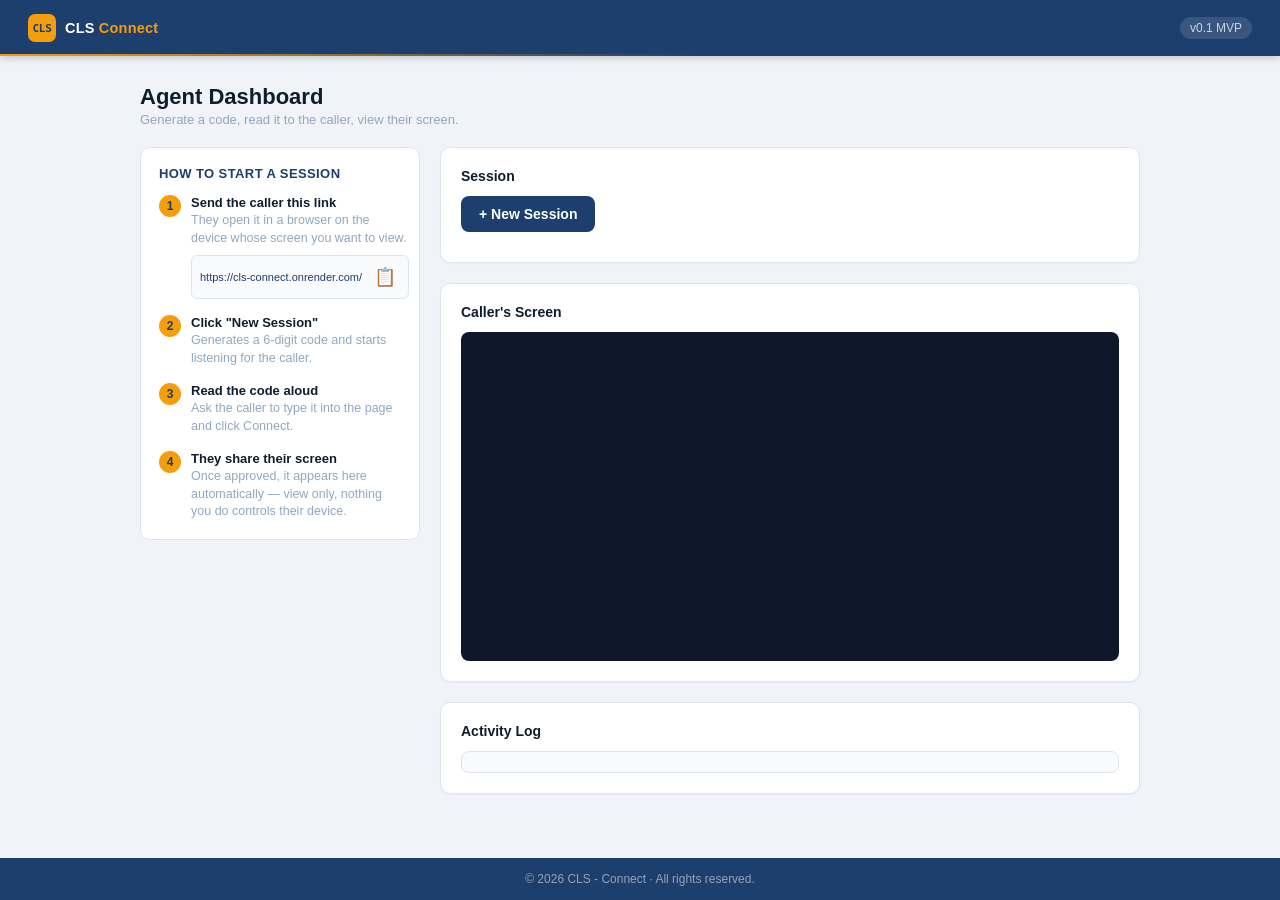
==== public/agent.html @ fd6a88c2 "sync styling with cls and rate limiting" ====
<!doctype html>
<html lang="en">
  <head>
    <meta charset="UTF-8" />
    <title>CLS - Connect</title>
    <link rel="stylesheet" href="styles.css?v=2" />
  </head>
  <body>
    <div class="topbar">
      <div class="brand">
        <div class="brand-badge">CLS</div>
        <div class="brand-name">CLS <span>Connect</span></div>
      </div>
      <div class="version-pill">v0.1 MVP</div>
    </div>

    <div class="page page-wide">
      <div class="page-header">
        <h1>Agent Dashboard</h1>
        <p>Generate a code, read it to the caller, view their screen.</p>
      </div>

      <div class="layout-grid">
        <aside class="instructions-panel">
          <div class="instructions-title">How to Start a Session</div>

          <div class="steps">
            <div class="step">
              <div class="step-num">1</div>
              <div class="step-body">
                <div class="step-title">Send the caller this link</div>
                <div class="step-text">
                  They open it in a browser on the device whose screen you want
                  to view.
                </div>
                <div class="link-box">
                  <span id="callerLink"></span>
                  <button
                    class="copy-btn"
                    id="copyLinkBtn"
                    onclick="copyCallerLink()"
                    title="Copy link"
                  >
                    &#128203;
                  </button>
                </div>
              </div>
            </div>

            <div class="step">
              <div class="step-num">2</div>
              <div class="step-body">
                <div class="step-title">Click "New Session"</div>
                <div class="step-text">
                  Generates a 6-digit code and starts listening for the caller.
                </div>
              </div>
            </div>

            <div class="step">
              <div class="step-num">3</div>
              <div class="step-body">
                <div class="step-title">Read the code aloud</div>
                <div class="step-text">
                  Ask the caller to type it into the page and click Connect.
                </div>
              </div>
            </div>

            <div class="step">
              <div class="step-num">4</div>
              <div class="step-body">
                <div class="step-title">They share their screen</div>
                <div class="step-text">
                  Once approved, it appears here automatically — view only,
                  nothing you do controls their device.
                </div>
              </div>
            </div>
          </div>
        </aside>

        <div class="main-col">
          <div class="card">
            <div class="card-title">Session</div>
            <button class="btn btn-primary" onclick="createSession()">
              + New Session
            </button>

            <div id="codeBlock" class="hidden">
              <div class="code-display" id="codeDisplay"></div>
              <div class="code-hint">Read this code to the caller</div>
              <div class="timer-text" id="timer"></div>
            </div>

            <div style="margin-top: 10px">
              <span id="statusPill" class="status-pill hidden"></span>
            </div>
          </div>

          <div class="card">
            <div class="card-title">
              <span>Caller's Screen</span>
              <button
                id="fullscreenBtn"
                class="btn btn-outline hidden"
                onclick="goFullscreen()"
              >
                ⛶ Fullscreen
              </button>
            </div>
            <div class="video-wrapper" id="videoWrapper">
              <video
                id="remoteVideo"
                autoplay
                playsinline
                tabindex="-1"
                disablePictureInPicture
                controlsList="nodownload noremoteplayback"
                ondblclick="goFullscreen()"
              ></video>
            </div>
          </div>

          <div class="card">
            <div class="card-title">Activity Log</div>
            <div id="log" class="log-box"></div>
          </div>
        </div>
      </div>
    </div>

    <div class="footer">© 2026 CLS - Connect  ·  All rights reserved.</div>

    <script>
      let pc, ws, countdownInterval, pendingExpiresAt;

      document.getElementById("callerLink").textContent =
        "https://cls-connect.onrender.com" + "/";

      function copyCallerLink() {
        const link = document.getElementById("callerLink").textContent;

        navigator.clipboard
          .writeText(link)
          .then(() => {
            const btn = document.getElementById("copyLinkBtn");
            btn.innerHTML = "&#10003;"; // ✓

            setTimeout(() => {
              btn.innerHTML = "&#128203;"; // 📋
            }, 1500);
          })
          .catch(() => log("Could not copy link automatically"));
      }

      function log(msg) {
        const el = document.getElementById("log");
        el.textContent += msg + "\n";
        el.scrollTop = el.scrollHeight;
        console.log(msg);
      }

      function startCountdown(expiresAtISO) {
        const expiresAt = new Date(expiresAtISO).getTime();
        if (countdownInterval) clearInterval(countdownInterval);

        const tick = () => {
          const diff = Math.max(0, expiresAt - Date.now());
          const totalSeconds = Math.floor(diff / 1000);
          const mm = String(Math.floor(totalSeconds / 60)).padStart(2, "0");
          const ss = String(totalSeconds % 60).padStart(2, "0");
          const timerEl = document.getElementById("timer");

          if (diff <= 0) {
            timerEl.textContent = "Code expired";
            clearInterval(countdownInterval);
            handleExpiry();
            return;
          }
          timerEl.textContent = `Expires in ${mm}:${ss}`;
        };

        tick();
        countdownInterval = setInterval(tick, 1000);
      }

      function handleExpiry() {
        log("Session code expired");
        resetView("Session expired.", "error");
      }

      function setStatus(text, type) {
        const pill = document.getElementById("statusPill");
        pill.className = "status-pill " + type;
        pill.innerHTML = '<span class="dot"></span>' + text;
        pill.classList.remove("hidden");
      }

      async function createSession() {
        if (pc) {
          pc.close();
          pc = null;
        }
        if (ws) {
          ws.close();
          ws = null;
        }

        const res = await fetch("/api/create-session", { method: "POST" });
        const data = await res.json();
        const code = data.code;

        document.getElementById("codeBlock").classList.remove("hidden");
        document.getElementById("codeDisplay").textContent = code;
        setStatus("Waiting for caller to connect...", "waiting");
        log("Session created: " + code);

        connectWebSocket(code);
      }

      async function connectWebSocket(code) {
        const wsProtocol = location.protocol === "https:" ? "wss:" : "ws:";
        const wsUrl = `${wsProtocol}//${location.host}/ws?code=${code}&role=agent`;
        ws = new WebSocket(wsUrl);

        ws.onopen = () =>
          log("Connected to signaling server, waiting for caller...");
        ws.onclose = () => log("Signaling connection closed");
        ws.onerror = (e) => log("WebSocket error: " + e.message);

        await createPeerConnection();

        ws.onmessage = async (event) => {
          const msg = JSON.parse(event.data);

          if (msg.type === "offer") {
            log("Received offer from caller");
            await pc.setRemoteDescription(msg.offer);
            const answer = await pc.createAnswer();
            await pc.setLocalDescription(answer);
            send({ type: "answer", answer: pc.localDescription });
            log("Sent answer");
          } else if (msg.type === "ice-candidate") {
            try {
              await pc.addIceCandidate(msg.candidate);
            } catch (e) {
              log("Failed to add ICE candidate: " + e.message);
            }
          } else if (msg.type === "stop") {
            log("Caller stopped sharing");
            resetView("Caller ended the session.", "ended");
          } else if (msg.type === "session-info") {
            pendingExpiresAt = msg.expiresAt;
          }
        };
      }

      async function createPeerConnection() {
        const iceServers = await getIceServers();
        pc = new RTCPeerConnection({ iceServers });

        pc.onicecandidate = (event) => {
          if (event.candidate) {
            send({ type: "ice-candidate", candidate: event.candidate });
          } else {
            log("ICE gathering complete");
          }
        };

        pc.ontrack = (event) => {
          log("Caller's screen received!");
          setStatus("Connected — viewing caller's screen", "connected");
          const video = document.getElementById("remoteVideo");
          video.srcObject = event.streams[0];
          document.getElementById("fullscreenBtn").classList.remove("hidden");

          // Defensive guard: this is a one-way live view — the agent should
          // never be able to pause it (accidental click, spacebar, etc).
          // If something pauses it, immediately resume playback.
          video.onpause = () => {
            if (video.srcObject) video.play().catch(() => {});
          };

          if (pendingExpiresAt) {
            startCountdown(pendingExpiresAt);
          }
        };

        pc.onconnectionstatechange = () => {
          log("Connection state: " + pc.connectionState);
          if (
            ["disconnected", "failed", "closed"].includes(pc.connectionState)
          ) {
            resetView("Caller disconnected.", "ended");
          }
        };
      }

      async function getIceServers() {
        try {
          const res = await fetch("/api/turn-credentials");
          if (!res.ok) throw new Error("bad response");
          const turnServers = await res.json();
          log("TURN credentials loaded");
          return [{ urls: "stun:stun.l.google.com:19302" }, ...turnServers];
        } catch (e) {
          log(
            "Failed to load TURN credentials, falling back to STUN only: " +
              e.message,
          );
          return [{ urls: "stun:stun.l.google.com:19302" }];
        }
      }

      function resetView(statusText, type) {
        const video = document.getElementById("remoteVideo");
        video.onpause = null;
        video.srcObject = null;
        document.getElementById("fullscreenBtn").classList.add("hidden");
        setStatus(statusText, type);
        document.getElementById("codeBlock").classList.add("hidden");
        if (countdownInterval) {
          clearInterval(countdownInterval);
          countdownInterval = null;
        }
        pendingExpiresAt = null;

        if (pc) {
          pc.close();
          pc = null;
        }
        if (ws) {
          ws.close();
          ws = null;
        }
      }

      function goFullscreen() {
        const video = document.getElementById("remoteVideo");
        if (!video.srcObject) return;

        // Important: request fullscreen on the WRAPPER div, not the <video>
        // element itself. Browsers only overlay their own native play/pause/
        // scrubber controls when a <video> tag is directly the fullscreen
        // element — a plain div gets no such treatment, in Chrome, Firefox,
        // or Safari. This is what actually suppresses those controls,
        // rather than trying to hide them with CSS after the fact.
        const el = document.getElementById("videoWrapper");
        if (el.requestFullscreen) {
          el.requestFullscreen();
        } else if (el.webkitRequestFullscreen) {
          el.webkitRequestFullscreen();
        } else if (el.mozRequestFullScreen) {
          el.mozRequestFullScreen();
        } else if (el.msRequestFullscreen) {
          el.msRequestFullscreen();
        }
      }

      function send(obj) {
        if (ws && ws.readyState === WebSocket.OPEN) {
          ws.send(JSON.stringify(obj));
        }
      }
    </script>
  </body>
</html>
---- public/styles.css ----
:root {
  /* Mapped to CLS Theme Variables */
  --navy: #1c3f6e;           /* var(--cls-primary) */
  --navy-light: #162f52;     /* var(--cls-primary-hover) */
  --orange: #f59e0b;         /* var(--cls-accent) */
  --bg: #f0f4f8;             /* var(--cls-bg) */
  --white: #ffffff;          /* var(--cls-surface) */
  --text-dark: #0f1e2e;      /* var(--cls-text-primary) */
  --text-muted: #8fa8c0;     /* var(--cls-text-muted) */
  --green: #166534;          /* var(--cls-closed-text) */
  --green-bg: #dcfce7;       /* var(--cls-closed-bg) */
  --blue-badge-bg: #e0f2fe;  /* var(--cls-open-bg) */
  --blue-badge-text: #0369a1;/* var(--cls-open-text) */
  --red: #c0392b;            /* Danger button color */
  --border: #dde5ee;         /* var(--cls-border) */
  --radius: 10px;            /* var(--cls-radius-md) */
}

* { box-sizing: border-box; }

body {
  margin: 0;
  /* Updated to match CLS's font */
  font-family: 'Plus Jakarta Sans', sans-serif;
  background: var(--bg);
  color: var(--text-dark);
  min-height: 100vh;
  display: flex;
  flex-direction: column;
}

/* ---------- Top bar ---------- */
.topbar {
  background: var(--navy);
  padding: 14px 28px;
  display: flex;
  align-items: center;
  justify-content: space-between;
  position: relative;
  box-shadow: 0 2px 8px rgba(0, 0, 0, 0.20);
  z-index: 100;
}
.topbar::after {
  content: '';
  position: absolute;
  bottom: 0;
  left: 0;
  right: 0;
  height: 2px;
  background: linear-gradient(90deg, var(--orange) 0%, transparent 55%);
  pointer-events: none;
}

.brand {
  display: flex;
  align-items: center;
  gap: 9px; /* Matched gap from CLS */
}
.brand-badge {
  width: 28px; /* Matched size */
  height: 28px;
  background: var(--orange);
  border-radius: 7px;
  display: flex;
  align-items: center;
  justify-content: center;
  font-size: 11px;
  font-weight: 700;
  color: var(--navy);
  font-family: "JetBrains Mono", monospace; /* Added CLS monospace font */
  letter-spacing: -0.3px;
  flex-shrink: 0;
  user-select: none;
}
.brand-name {
  font-size: 14.5px; /* Matched font size */
  font-weight: 700;
  color: #ffffff;
  letter-spacing: 0.2px;
  line-height: 1;
}
.brand-name span {
  color: var(--orange);
}

.version-pill {
  background: rgba(255,255,255,0.12);
  color: #cbd5e1;
  font-size: 12px;
  padding: 4px 10px;
  border-radius: 999px;
}

/* ---------- Layout ---------- */
.page {
  flex: 1;
  max-width: 860px;
  width: 100%;
  margin: 0 auto;
  padding: 28px 20px 40px;
}

.page-header {
  margin-bottom: 20px;
}

.page-header h1 {
  font-size: 22px;
  margin: 0 0 2px;
}

.page-header p {
  margin: 0;
  color: var(--text-muted);
  font-size: 13px;
}

/* ---------- Cards ---------- */
.card {
  background: var(--white);
  border-radius: var(--radius);
  border: 1px solid var(--border);
  box-shadow: 0 1px 2px rgba(0,0,0,0.04);
  padding: 20px;
  margin-bottom: 20px;
}

.card-title {
  font-weight: 700;
  font-size: 14px;
  margin: 0 0 12px;
  display: flex;
  align-items: center;
  justify-content: space-between;
}

/* ---------- Buttons ---------- */
.btn {
  border: none;
  border-radius: 8px;
  padding: 10px 18px;
  font-size: 14px;
  font-weight: 600;
  cursor: pointer;
  display: inline-flex;
  align-items: center;
  gap: 6px;
  transition: all 0.15s ease;
}

.btn-primary {
  background: var(--navy);
  color: #fff;
}
.btn-primary:hover { background: var(--navy-light); transform: translateY(-1px); }

.btn-outline {
  background: var(--white);
  color: var(--navy);
  border: 1px solid var(--border);
}
.btn-outline:hover { background: #f8fafc; }

.btn-block {
  width: 100%;
  justify-content: center;
}

/* ---------- Status / badges ---------- */
.status-pill {
  display: inline-flex;
  align-items: center;
  gap: 5px;
  font-size: 12px;
  font-weight: 600;
  padding: 3px 10px;
  border-radius: 999px;
}
/* Replaced generic warning with CLS Pending colours */
.status-pill.waiting { background: #fef9c3; color: #a16207; }
.status-pill.connected { background: var(--green-bg); color: var(--green); }
.status-pill.ended { background: #f1f5f9; color: var(--text-muted); }
.status-pill.error { background: #fee2e2; color: var(--red); }
.status-pill .dot {
  width: 6px; height: 6px; border-radius: 50%; background: currentColor;
}

/* ---------- Session code ---------- */
.code-display {
  font-size: 40px;
  font-weight: 800;
  letter-spacing: 8px;
  color: var(--navy);
  text-align: center;
  margin: 18px 0 6px;
}

.code-hint {
  text-align: center;
  color: var(--text-muted);
  font-size: 13px;
  margin-bottom: 4px;
}

.timer-text {
  text-align: center;
  color: var(--text-muted);
  font-size: 12px;
  font-weight: 600;
  margin-top: 4px;
}

/* ---------- Code input (user page) ---------- */
.code-input {
  font-size: 26px;
  letter-spacing: 8px;
  text-align: center;
  padding: 14px;
  width: 100%;
  border: 1px solid var(--border);
  border-radius: 8px;
  color: var(--navy);
  font-weight: 700;
}
.code-input:focus {
  outline: none;
  border-color: var(--orange);
  box-shadow: 0 0 0 3px rgba(245, 158, 11, 0.15); /* Updated focus ring to match CLS accent */
}

/* ---------- Video ---------- */
.video-wrapper {
  background: #0f172a;
  border-radius: 8px;
  overflow: hidden;
  margin-top: 4px;
}

/* When the WRAPPER (not the <video> tag) is the fullscreen element,
   make it fill the screen and center the video inside it, letterboxed
   if the aspect ratio doesn't match. Covers all browser prefixes. */
.video-wrapper:fullscreen,
.video-wrapper:-webkit-full-screen,
.video-wrapper:-moz-full-screen,
.video-wrapper:-ms-fullscreen {
  width: 100vw;
  height: 100vh;
  display: flex;
  align-items: center;
  justify-content: center;
  background: #000;
  border-radius: 0;
}

.video-wrapper:fullscreen video,
.video-wrapper:-webkit-full-screen video,
.video-wrapper:-moz-full-screen video,
.video-wrapper:-ms-fullscreen video {
  width: 100%;
  height: 100%;
  object-fit: contain;
}
video {
  width: 100%;
  display: block;
  background: #0f172a;
}

/* Suppress Chrome/Safari's native media control overlay entirely —
   including the play/pause bar that otherwise appears automatically
   when a <video> enters fullscreen, regardless of the `controls` attribute. */
video::-webkit-media-controls,
video::-webkit-media-controls-enclosure,
video::-webkit-media-controls-panel {
  display: none !important;
  opacity: 0 !important;
  pointer-events: none !important;
}

/* ---------- Log box ---------- */
.log-box {
  font-family: "JetBrains Mono", "SFMono-Regular", Consolas, "Liberation Mono", Menlo, monospace; /* Match CLS Monospace */
  font-size: 11px;
  background: #f8fafc;
  border: 1px solid var(--border);
  border-radius: 8px;
  padding: 10px 12px;
  max-height: 150px;
  overflow-y: auto;
  white-space: pre-wrap;
  color: var(--text-muted);
}

/* ---------- Footer ---------- */
.footer {
  background: var(--navy);
  color: #94a3b8;
  text-align: center;
  font-size: 12px;
  padding: 14px;
}

.hidden { display: none !important; }

/* ---------- Two-column layout with instructions panel ---------- */
.page-wide { max-width: 1040px; }

.layout-grid {
  display: grid;
  grid-template-columns: 280px 1fr;
  gap: 20px;
  align-items: start;
}

@media (max-width: 720px) {
  .layout-grid { grid-template-columns: 1fr; }
}

.instructions-panel {
  background: var(--white);
  border: 1px solid var(--border);
  border-radius: var(--radius);
  padding: 18px;
  position: sticky;
  top: 20px;
}

.instructions-title {
  font-weight: 700;
  font-size: 13px;
  color: var(--navy);
  margin-bottom: 14px;
  text-transform: uppercase;
  letter-spacing: 0.4px;
}

.steps { display: flex; flex-direction: column; gap: 16px; }

.step { display: flex; gap: 10px; align-items: flex-start; }

.step-num {
  flex-shrink: 0;
  width: 22px;
  height: 22px;
  border-radius: 50%;
  background: var(--orange);
  color: var(--navy);
  font-weight: 800;
  font-size: 12px;
  display: flex;
  align-items: center;
  justify-content: center;
}

.step-title { font-weight: 700; font-size: 13px; margin-bottom: 2px; }
.step-text { font-size: 12.5px; color: var(--text-muted); line-height: 1.4; }

.link-box {
  margin-top: 8px;
  display: flex;
  align-items: center;
  gap: 8px;
  background: #f8fafc;
  border: 1px solid var(--border);
  border-radius: 6px;
  padding: 6px 8px;
}
.link-box span {
  font-size: 11px;
  color: var(--navy);
  flex: 1;
  min-width: 0;
  white-space: nowrap;
  overflow: hidden;
  text-overflow: ellipsis;
}
.link-box .btn { padding: 4px 10px; font-size: 12px; }

.copy-btn {
    background: transparent;
    border: none;
    cursor: pointer;
    font-size: 18px;
    padding: 4px;
    color: var(--navy);
    flex-shrink: 0;
    transition: transform .2s;
}

.copy-btn:hover {
    transform: scale(1.15);
}
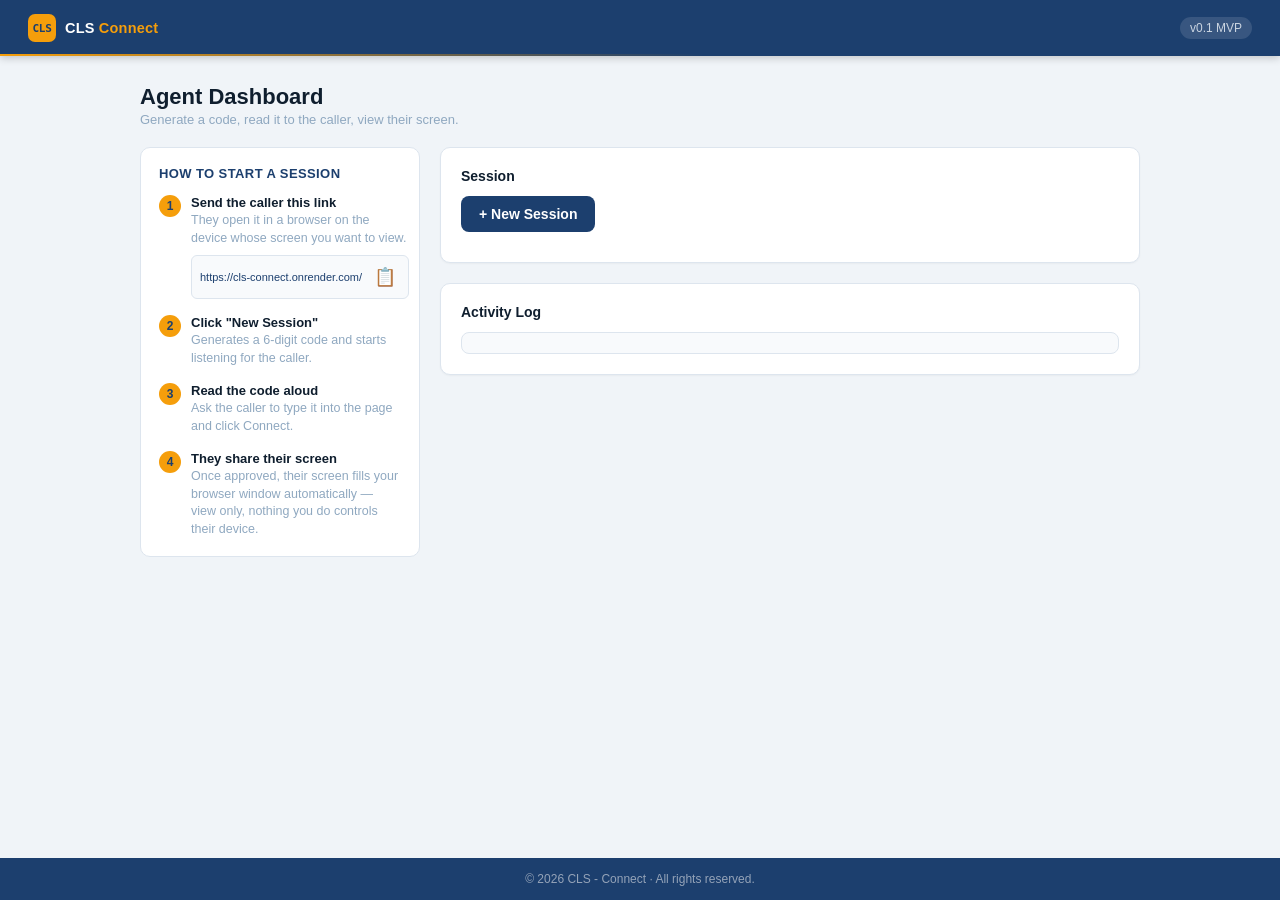
==== commit c79e4182: "added full screen caller view with end call button" ====
--- a/public/agent.html
+++ b/public/agent.html
@@ -3,7 +3,7 @@
   <head>
     <meta charset="UTF-8" />
     <title>CLS - Connect</title>
-    <link rel="stylesheet" href="styles.css?v=2" />
+    <link rel="stylesheet" href="styles.css?v=3" />
   </head>
   <body>
     <div class="topbar">
@@ -14,7 +14,8 @@
       <div class="version-pill">v0.1 MVP</div>
     </div>
 
-    <div class="page page-wide">
+    <!-- ============ START / DASHBOARD VIEW ============ -->
+    <div class="page page-wide" id="dashboardView">
       <div class="page-header">
         <h1>Agent Dashboard</h1>
         <p>Generate a code, read it to the caller, view their screen.</p>
@@ -72,8 +73,9 @@
               <div class="step-body">
                 <div class="step-title">They share their screen</div>
                 <div class="step-text">
-                  Once approved, it appears here automatically — view only,
-                  nothing you do controls their device.
+                  Once approved, their screen fills your browser window
+                  automatically — view only, nothing you do controls their
+                  device.
                 </div>
               </div>
             </div>
@@ -90,35 +92,11 @@
             <div id="codeBlock" class="hidden">
               <div class="code-display" id="codeDisplay"></div>
               <div class="code-hint">Read this code to the caller</div>
-              <div class="timer-text" id="timer"></div>
+              <div class="timer-text" id="timerDash"></div>
             </div>
 
             <div style="margin-top: 10px">
               <span id="statusPill" class="status-pill hidden"></span>
-            </div>
-          </div>
-
-          <div class="card">
-            <div class="card-title">
-              <span>Caller's Screen</span>
-              <button
-                id="fullscreenBtn"
-                class="btn btn-outline hidden"
-                onclick="goFullscreen()"
-              >
-                ⛶ Fullscreen
-              </button>
-            </div>
-            <div class="video-wrapper" id="videoWrapper">
-              <video
-                id="remoteVideo"
-                autoplay
-                playsinline
-                tabindex="-1"
-                disablePictureInPicture
-                controlsList="nodownload noremoteplayback"
-                ondblclick="goFullscreen()"
-              ></video>
             </div>
           </div>
 
@@ -130,6 +108,39 @@
       </div>
     </div>
 
+    <!-- ============ FULL-SCREEN CALL VIEW (Meet-style) ============ -->
+    <div class="call-view hidden" id="callView">
+      <div class="call-topbar">
+        <div class="call-status">
+          <span class="status-pill connected">
+            <span class="dot"></span>Viewing caller's screen
+          </span>
+        </div>
+        <div class="call-timer" id="timerCall"></div>
+      </div>
+
+      <div class="call-video-wrap" id="videoWrapper">
+        <video
+          id="remoteVideo"
+          autoplay
+          playsinline
+          tabindex="-1"
+          disablePictureInPicture
+          controlsList="nodownload noremoteplayback"
+          ondblclick="goFullscreen()"
+        ></video>
+      </div>
+
+      <div class="call-bottombar">
+        <button class="btn btn-outline" onclick="goFullscreen()">
+          ⛶ Fullscreen
+        </button>
+        <button class="btn btn-end-call" onclick="endCall()">
+          ✕ End Call
+        </button>
+      </div>
+    </div>
+
     <div class="footer">© 2026 CLS - Connect  ·  All rights reserved.</div>
 
     <script>
@@ -146,7 +157,6 @@
           .then(() => {
             const btn = document.getElementById("copyLinkBtn");
             btn.innerHTML = "&#10003;"; // ✓
-
             setTimeout(() => {
               btn.innerHTML = "&#128203;"; // 📋
             }, 1500);
@@ -161,24 +171,31 @@
         console.log(msg);
       }
 
+      // Updates every timer element present on the page (dashboard countdown
+      // while waiting, and the in-call timer once the call view is showing).
       function startCountdown(expiresAtISO) {
         const expiresAt = new Date(expiresAtISO).getTime();
         if (countdownInterval) clearInterval(countdownInterval);
+
+        const targets = ["timerDash", "timerCall"]
+          .map((id) => document.getElementById(id))
+          .filter(Boolean);
 
         const tick = () => {
           const diff = Math.max(0, expiresAt - Date.now());
           const totalSeconds = Math.floor(diff / 1000);
           const mm = String(Math.floor(totalSeconds / 60)).padStart(2, "0");
           const ss = String(totalSeconds % 60).padStart(2, "0");
-          const timerEl = document.getElementById("timer");
 
           if (diff <= 0) {
-            timerEl.textContent = "Code expired";
+            targets.forEach((el) => (el.textContent = "Code expired"));
             clearInterval(countdownInterval);
             handleExpiry();
             return;
           }
-          timerEl.textContent = `Expires in ${mm}:${ss}`;
+          targets.forEach(
+            (el) => (el.textContent = `Expires in ${mm}:${ss}`),
+          );
         };
 
         tick();
@@ -195,6 +212,16 @@
         pill.className = "status-pill " + type;
         pill.innerHTML = '<span class="dot"></span>' + text;
         pill.classList.remove("hidden");
+      }
+
+      function showCallView() {
+        document.getElementById("dashboardView").classList.add("hidden");
+        document.getElementById("callView").classList.remove("hidden");
+      }
+
+      function showDashboard() {
+        document.getElementById("callView").classList.add("hidden");
+        document.getElementById("dashboardView").classList.remove("hidden");
       }
 
       async function createSession() {
@@ -270,17 +297,16 @@
 
         pc.ontrack = (event) => {
           log("Caller's screen received!");
-          setStatus("Connected — viewing caller's screen", "connected");
           const video = document.getElementById("remoteVideo");
           video.srcObject = event.streams[0];
-          document.getElementById("fullscreenBtn").classList.remove("hidden");
 
           // Defensive guard: this is a one-way live view — the agent should
           // never be able to pause it (accidental click, spacebar, etc).
-          // If something pauses it, immediately resume playback.
           video.onpause = () => {
             if (video.srcObject) video.play().catch(() => {});
           };
+
+          showCallView();
 
           if (pendingExpiresAt) {
             startCountdown(pendingExpiresAt);
@@ -313,11 +339,21 @@
         }
       }
 
+      // Agent explicitly hangs up — tells the caller's side and the server
+      // to end the session too (main.go treats a "stop" from either role
+      // the same way), then returns to the dashboard.
+      function endCall() {
+        log("Ending call");
+        try {
+          send({ type: "stop" });
+        } catch (e) {}
+        resetView("Session ended.", "ended");
+      }
+
       function resetView(statusText, type) {
         const video = document.getElementById("remoteVideo");
         video.onpause = null;
         video.srcObject = null;
-        document.getElementById("fullscreenBtn").classList.add("hidden");
         setStatus(statusText, type);
         document.getElementById("codeBlock").classList.add("hidden");
         if (countdownInterval) {
@@ -334,18 +370,16 @@
           ws.close();
           ws = null;
         }
+
+        showDashboard();
       }
 
       function goFullscreen() {
         const video = document.getElementById("remoteVideo");
         if (!video.srcObject) return;
 
-        // Important: request fullscreen on the WRAPPER div, not the <video>
-        // element itself. Browsers only overlay their own native play/pause/
-        // scrubber controls when a <video> tag is directly the fullscreen
-        // element — a plain div gets no such treatment, in Chrome, Firefox,
-        // or Safari. This is what actually suppresses those controls,
-        // rather than trying to hide them with CSS after the fact.
+        // Request fullscreen on the WRAPPER div, not the <video> element,
+        // so browsers don't overlay their own native play/pause controls.
         const el = document.getElementById("videoWrapper");
         if (el.requestFullscreen) {
           el.requestFullscreen();
@@ -365,4 +399,4 @@
       }
     </script>
   </body>
-</html>
+</html>
--- a/public/styles.css
+++ b/public/styles.css
@@ -20,7 +20,6 @@
 
 body {
   margin: 0;
-  /* Updated to match CLS's font */
   font-family: 'Plus Jakarta Sans', sans-serif;
   background: var(--bg);
   color: var(--text-dark);
@@ -54,10 +53,10 @@
 .brand {
   display: flex;
   align-items: center;
-  gap: 9px; /* Matched gap from CLS */
+  gap: 9px;
 }
 .brand-badge {
-  width: 28px; /* Matched size */
+  width: 28px;
   height: 28px;
   background: var(--orange);
   border-radius: 7px;
@@ -67,13 +66,13 @@
   font-size: 11px;
   font-weight: 700;
   color: var(--navy);
-  font-family: "JetBrains Mono", monospace; /* Added CLS monospace font */
+  font-family: "JetBrains Mono", monospace;
   letter-spacing: -0.3px;
   flex-shrink: 0;
   user-select: none;
 }
 .brand-name {
-  font-size: 14.5px; /* Matched font size */
+  font-size: 14.5px;
   font-weight: 700;
   color: #ffffff;
   letter-spacing: 0.2px;
@@ -176,7 +175,6 @@
   padding: 3px 10px;
   border-radius: 999px;
 }
-/* Replaced generic warning with CLS Pending colours */
 .status-pill.waiting { background: #fef9c3; color: #a16207; }
 .status-pill.connected { background: var(--green-bg); color: var(--green); }
 .status-pill.ended { background: #f1f5f9; color: var(--text-muted); }
@@ -225,20 +223,16 @@
 .code-input:focus {
   outline: none;
   border-color: var(--orange);
-  box-shadow: 0 0 0 3px rgba(245, 158, 11, 0.15); /* Updated focus ring to match CLS accent */
-}
-
-/* ---------- Video ---------- */
+  box-shadow: 0 0 0 3px rgba(245, 158, 11, 0.15);
+}
+
+/* ---------- Video (small preview / caller's own page) ---------- */
 .video-wrapper {
   background: #0f172a;
   border-radius: 8px;
   overflow: hidden;
   margin-top: 4px;
 }
-
-/* When the WRAPPER (not the <video> tag) is the fullscreen element,
-   make it fill the screen and center the video inside it, letterboxed
-   if the aspect ratio doesn't match. Covers all browser prefixes. */
 .video-wrapper:fullscreen,
 .video-wrapper:-webkit-full-screen,
 .video-wrapper:-moz-full-screen,
@@ -251,7 +245,6 @@
   background: #000;
   border-radius: 0;
 }
-
 .video-wrapper:fullscreen video,
 .video-wrapper:-webkit-full-screen video,
 .video-wrapper:-moz-full-screen video,
@@ -265,10 +258,6 @@
   display: block;
   background: #0f172a;
 }
-
-/* Suppress Chrome/Safari's native media control overlay entirely —
-   including the play/pause bar that otherwise appears automatically
-   when a <video> enters fullscreen, regardless of the `controls` attribute. */
 video::-webkit-media-controls,
 video::-webkit-media-controls-enclosure,
 video::-webkit-media-controls-panel {
@@ -279,7 +268,7 @@
 
 /* ---------- Log box ---------- */
 .log-box {
-  font-family: "JetBrains Mono", "SFMono-Regular", Consolas, "Liberation Mono", Menlo, monospace; /* Match CLS Monospace */
+  font-family: "JetBrains Mono", "SFMono-Regular", Consolas, "Liberation Mono", Menlo, monospace;
   font-size: 11px;
   background: #f8fafc;
   border: 1px solid var(--border);
@@ -335,9 +324,7 @@
 }
 
 .steps { display: flex; flex-direction: column; gap: 16px; }
-
 .step { display: flex; gap: 10px; align-items: flex-start; }
-
 .step-num {
   flex-shrink: 0;
   width: 22px;
@@ -351,7 +338,6 @@
   align-items: center;
   justify-content: center;
 }
-
 .step-title { font-weight: 700; font-size: 13px; margin-bottom: 2px; }
 .step-text { font-size: 12.5px; color: var(--text-muted); line-height: 1.4; }
 
@@ -377,16 +363,79 @@
 .link-box .btn { padding: 4px 10px; font-size: 12px; }
 
 .copy-btn {
-    background: transparent;
-    border: none;
-    cursor: pointer;
-    font-size: 18px;
-    padding: 4px;
-    color: var(--navy);
-    flex-shrink: 0;
-    transition: transform .2s;
-}
-
-.copy-btn:hover {
-    transform: scale(1.15);
-}
+  background: transparent;
+  border: none;
+  cursor: pointer;
+  font-size: 18px;
+  padding: 4px;
+  color: var(--navy);
+  flex-shrink: 0;
+  transition: transform .2s;
+}
+.copy-btn:hover { transform: scale(1.15); }
+
+/* ============================================================
+   Meet-style full-viewport call view (agent dashboard)
+   Takes over the entire browser window once the caller's
+   screen starts streaming — no need to hit "fullscreen".
+   ============================================================ */
+.call-view {
+  position: fixed;
+  inset: 0;
+  z-index: 1000;
+  background: #000;
+  display: flex;
+  flex-direction: column;
+}
+
+.call-topbar {
+  flex-shrink: 0;
+  display: flex;
+  align-items: center;
+  justify-content: space-between;
+  padding: 12px 22px;
+  background: #0f172a;
+  border-bottom: 1px solid rgba(255, 255, 255, 0.08);
+}
+
+.call-timer {
+  color: #cbd5e1;
+  font-size: 12px;
+  font-weight: 600;
+  font-family: "JetBrains Mono", monospace;
+}
+
+.call-video-wrap {
+  flex: 1;
+  min-height: 0;
+  display: flex;
+  align-items: center;
+  justify-content: center;
+  background: #000;
+  overflow: hidden;
+}
+.call-video-wrap video {
+  width: 100%;
+  height: 100%;
+  object-fit: contain;
+  background: #000;
+}
+
+.call-bottombar {
+  flex-shrink: 0;
+  display: flex;
+  align-items: center;
+  justify-content: center;
+  gap: 14px;
+  padding: 14px 22px;
+  background: #0f172a;
+  border-top: 1px solid rgba(255, 255, 255, 0.08);
+}
+
+.btn-end-call {
+  background: var(--red);
+  color: #fff;
+  border-radius: 999px;
+  padding: 10px 24px;
+}
+.btn-end-call:hover { background: #a53224; }
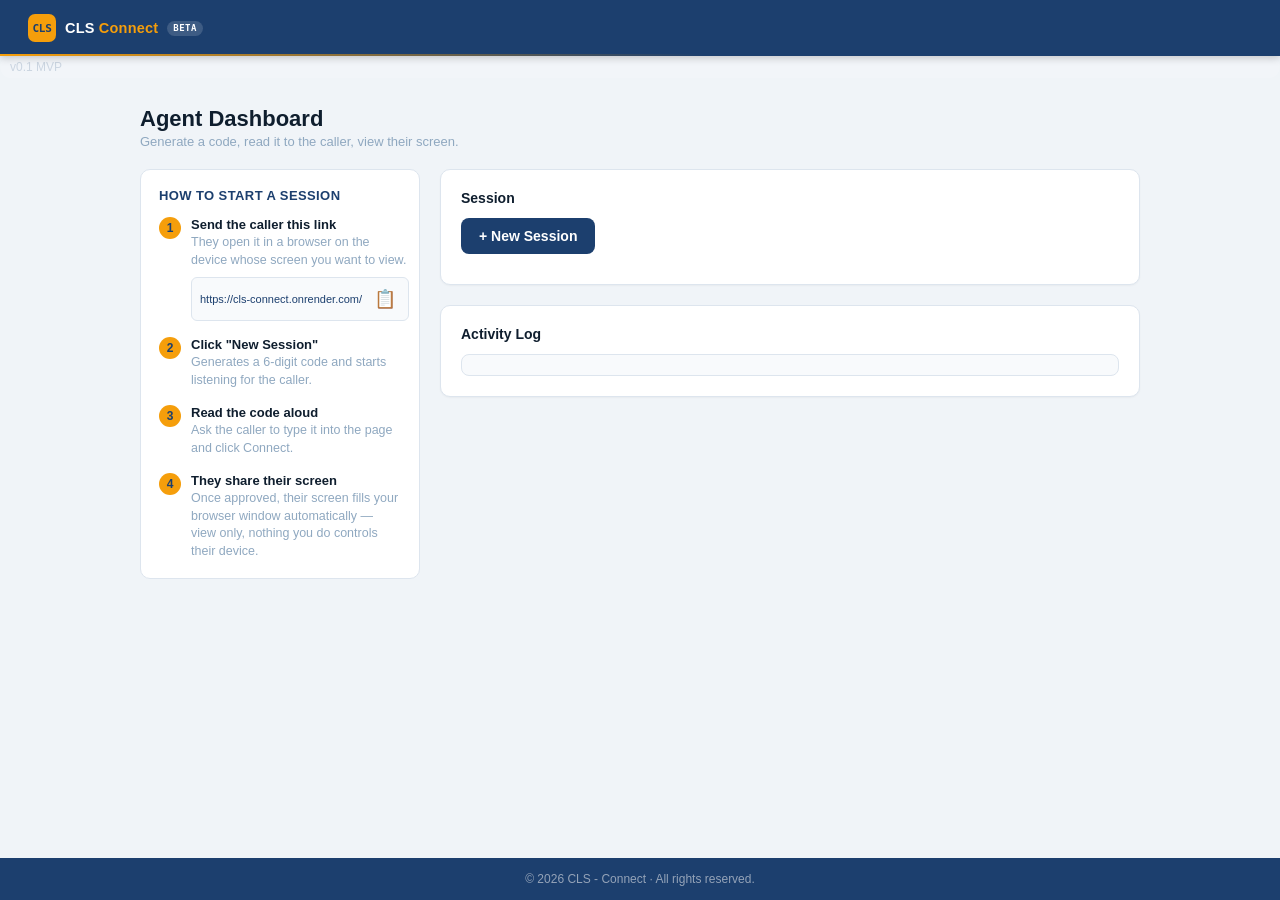
==== commit de253833: "added beta tag" ====
--- a/public/agent.html
+++ b/public/agent.html
@@ -10,6 +10,8 @@
       <div class="brand">
         <div class="brand-badge">CLS</div>
         <div class="brand-name">CLS <span>Connect</span></div>
+        <div class="beta-tag">BETA</div>
+      </div>
       </div>
       <div class="version-pill">v0.1 MVP</div>
     </div>
@@ -85,7 +87,7 @@
         <div class="main-col">
           <div class="card">
             <div class="card-title">Session</div>
-            <button class="btn btn-primary" onclick="createSession()">
+            <button class="btn btn-primary" id="newSessionBtn" onclick="createSession()">
               + New Session
             </button>
 
@@ -116,7 +118,12 @@
             <span class="dot"></span>Viewing caller's screen
           </span>
         </div>
-        <div class="call-timer" id="timerCall"></div>
+        <div class="call-timers">
+          <span class="timer-chip expiry-chip">
+            <span class="timer-chip-label">Call will end in</span>
+            <span id="timerCall"></span>
+          </span>
+        </div>
       </div>
 
       <div class="call-video-wrap" id="videoWrapper">
@@ -145,6 +152,7 @@
 
     <script>
       let pc, ws, countdownInterval, pendingExpiresAt;
+      let durationInterval, callStartTime;
 
       document.getElementById("callerLink").textContent =
         "https://cls-connect.onrender.com" + "/";
@@ -156,9 +164,9 @@
           .writeText(link)
           .then(() => {
             const btn = document.getElementById("copyLinkBtn");
-            btn.innerHTML = "&#10003;"; // ✓
+            btn.innerHTML = "&#10003;";
             setTimeout(() => {
-              btn.innerHTML = "&#128203;"; // 📋
+              btn.innerHTML = "&#128203;";
             }, 1500);
           })
           .catch(() => log("Could not copy link automatically"));
@@ -171,15 +179,12 @@
         console.log(msg);
       }
 
-      // Updates every timer element present on the page (dashboard countdown
-      // while waiting, and the in-call timer once the call view is showing).
       function startCountdown(expiresAtISO) {
         const expiresAt = new Date(expiresAtISO).getTime();
         if (countdownInterval) clearInterval(countdownInterval);
 
-        const targets = ["timerDash", "timerCall"]
-          .map((id) => document.getElementById(id))
-          .filter(Boolean);
+        const dashEl = document.getElementById("timerDash");
+        const callEl = document.getElementById("timerCall");
 
         const tick = () => {
           const diff = Math.max(0, expiresAt - Date.now());
@@ -188,18 +193,53 @@
           const ss = String(totalSeconds % 60).padStart(2, "0");
 
           if (diff <= 0) {
-            targets.forEach((el) => (el.textContent = "Code expired"));
+            if (dashEl) dashEl.textContent = "Session expired";
+            if (callEl) callEl.textContent = "expired";
             clearInterval(countdownInterval);
             handleExpiry();
             return;
           }
-          targets.forEach(
-            (el) => (el.textContent = `Expires in ${mm}:${ss}`),
-          );
+          // Full sentence where there's room (dashboard card); compact
+          // mm:ss inside the labeled chip in the call view, since the
+          // "Code" label there already gives it context.
+          if (dashEl) dashEl.textContent = `Session will expire in ${mm}:${ss}`;
+          if (callEl) callEl.textContent = `${mm}:${ss}`;
         };
 
         tick();
         countdownInterval = setInterval(tick, 1000);
+      }
+
+      // Live call-duration counter — counts UP from the moment the caller's
+      // screen actually starts streaming, independent of the session's
+      // expiry countdown (which counts DOWN toward a fixed deadline).
+      // Useful for the agent to gauge call length, and a natural input if
+      // this ever feeds a CLS call-log entry (duration field) later.
+      function startDurationCounter() {
+        callStartTime = Date.now();
+        const el = document.getElementById("callDuration");
+        if (durationInterval) clearInterval(durationInterval);
+
+        const tick = () => {
+          const elapsedSeconds = Math.floor((Date.now() - callStartTime) / 1000);
+          const hh = Math.floor(elapsedSeconds / 3600);
+          const mm = Math.floor((elapsedSeconds % 3600) / 60);
+          const ss = elapsedSeconds % 60;
+          const mmStr = String(mm).padStart(2, "0");
+          const ssStr = String(ss).padStart(2, "0");
+          el.textContent = hh > 0 ? `${hh}:${mmStr}:${ssStr}` : `${mmStr}:${ssStr}`;
+        };
+
+        tick();
+        durationInterval = setInterval(tick, 1000);
+      }
+
+      function stopDurationCounter() {
+        if (durationInterval) {
+          clearInterval(durationInterval);
+          durationInterval = null;
+        }
+        callStartTime = null;
       }
 
       function handleExpiry() {
@@ -225,25 +265,39 @@
       }
 
       async function createSession() {
-        if (pc) {
-          pc.close();
-          pc = null;
-        }
-        if (ws) {
-          ws.close();
-          ws = null;
-        }
-
-        const res = await fetch("/api/create-session", { method: "POST" });
-        const data = await res.json();
-        const code = data.code;
-
-        document.getElementById("codeBlock").classList.remove("hidden");
-        document.getElementById("codeDisplay").textContent = code;
-        setStatus("Waiting for caller to connect...", "waiting");
-        log("Session created: " + code);
-
-        connectWebSocket(code);
+        const btn = document.getElementById("newSessionBtn");
+
+        // Prevent a fast double-click from firing two overlapping
+        // fetch calls and creating two sessions back to back.
+        if (btn.disabled) return;
+        btn.disabled = true;
+        const originalText = btn.textContent;
+        btn.textContent = "Creating...";
+
+        try {
+          if (pc) {
+            pc.close();
+            pc = null;
+          }
+          if (ws) {
+            ws.close();
+            ws = null;
+          }
+
+          const res = await fetch("/api/create-session", { method: "POST" });
+          const data = await res.json();
+          const code = data.code;
+
+          document.getElementById("codeBlock").classList.remove("hidden");
+          document.getElementById("codeDisplay").textContent = code;
+          setStatus("Waiting for caller to connect...", "waiting");
+          log("Session created: " + code);
+
+          connectWebSocket(code);
+        } finally {
+          btn.disabled = false;
+          btn.textContent = originalText;
+        }
       }
 
       async function connectWebSocket(code) {
@@ -256,10 +310,27 @@
         ws.onclose = () => log("Signaling connection closed");
         ws.onerror = (e) => log("WebSocket error: " + e.message);
 
-        await createPeerConnection();
-
+        // IMPORTANT: attach onmessage BEFORE awaiting createPeerConnection().
+        // The server sends "session-info" immediately upon connecting — if
+        // createPeerConnection()'s TURN-credential fetch takes even a
+        // fraction of a second, that message can arrive before onmessage
+        // is attached, and WebSocket does not buffer/replay missed events.
+        // Attaching it first guarantees nothing sent by the server can be
+        // silently dropped. (pc-dependent messages just no-op if pc isn't
+        // ready yet, which in practice never happens before it's needed.)
         ws.onmessage = async (event) => {
           const msg = JSON.parse(event.data);
+
+          if (msg.type === "session-info") {
+            pendingExpiresAt = msg.expiresAt;
+            startCountdown(pendingExpiresAt);
+            return;
+          }
+
+          if (!pc) {
+            log("Received " + msg.type + " before peer connection was ready — ignoring");
+            return;
+          }
 
           if (msg.type === "offer") {
             log("Received offer from caller");
@@ -277,10 +348,10 @@
           } else if (msg.type === "stop") {
             log("Caller stopped sharing");
             resetView("Caller ended the session.", "ended");
-          } else if (msg.type === "session-info") {
-            pendingExpiresAt = msg.expiresAt;
-          }
-        };
+          }
+        };
+
+        await createPeerConnection();
       }
 
       async function createPeerConnection() {
@@ -300,14 +371,16 @@
           const video = document.getElementById("remoteVideo");
           video.srcObject = event.streams[0];
 
-          // Defensive guard: this is a one-way live view — the agent should
-          // never be able to pause it (accidental click, spacebar, etc).
           video.onpause = () => {
             if (video.srcObject) video.play().catch(() => {});
           };
 
           showCallView();
-
+          startDurationCounter();
+
+          // Countdown starts here, deliberately — only once the caller has
+          // actually connected and their screen is showing, not from the
+          // moment the session code was generated.
           if (pendingExpiresAt) {
             startCountdown(pendingExpiresAt);
           }
@@ -339,9 +412,6 @@
         }
       }
 
-      // Agent explicitly hangs up — tells the caller's side and the server
-      // to end the session too (main.go treats a "stop" from either role
-      // the same way), then returns to the dashboard.
       function endCall() {
         log("Ending call");
         try {
@@ -360,6 +430,7 @@
           clearInterval(countdownInterval);
           countdownInterval = null;
         }
+        stopDurationCounter();
         pendingExpiresAt = null;
 
         if (pc) {
@@ -378,8 +449,6 @@
         const video = document.getElementById("remoteVideo");
         if (!video.srcObject) return;
 
-        // Request fullscreen on the WRAPPER div, not the <video> element,
-        // so browsers don't overlay their own native play/pause controls.
         const el = document.getElementById("videoWrapper");
         if (el.requestFullscreen) {
           el.requestFullscreen();
--- a/public/styles.css
+++ b/public/styles.css
@@ -82,6 +82,21 @@
   color: var(--orange);
 }
 
+.beta-tag {
+  background: rgba(255, 255, 255, 0.15); /* Soft white highlight */
+  color: #fff;
+  font-family: "JetBrains Mono", monospace;
+  font-size: 9px;
+  font-weight: 800;
+  padding: 3px 6px;
+  border-radius: 12px; /* Pill shape */
+  letter-spacing: 0.5px;
+  display: inline-flex;
+  align-items: center;
+  line-height: 1;
+}
+
+
 .version-pill {
   background: rgba(255,255,255,0.12);
   color: #cbd5e1;
@@ -147,11 +162,17 @@
   transition: all 0.15s ease;
 }
 
+.btn:disabled {
+  opacity: 0.6;
+  cursor: not-allowed;
+  transform: none !important;
+}
+
 .btn-primary {
   background: var(--navy);
   color: #fff;
 }
-.btn-primary:hover { background: var(--navy-light); transform: translateY(-1px); }
+.btn-primary:hover:not(:disabled) { background: var(--navy-light); transform: translateY(-1px); }
 
 .btn-outline {
   background: var(--white);
@@ -376,8 +397,6 @@
 
 /* ============================================================
    Meet-style full-viewport call view (agent dashboard)
-   Takes over the entire browser window once the caller's
-   screen starts streaming — no need to hit "fullscreen".
    ============================================================ */
 .call-view {
   position: fixed;
@@ -398,11 +417,53 @@
   border-bottom: 1px solid rgba(255, 255, 255, 0.08);
 }
 
-.call-timer {
-  color: #cbd5e1;
+.call-timers {
+  display: flex;
+  align-items: center;
+  gap: 10px;
+}
+
+.timer-chip {
+  display: flex;
+  align-items: center;
+  gap: 6px;
   font-size: 12px;
+  font-weight: 700;
+  font-family: "JetBrains Mono", monospace;
+  padding: 4px 10px;
+  border-radius: 6px;
+  background: rgba(255, 255, 255, 0.06);
+}
+
+.timer-chip-label {
+  font-size: 10px;
   font-weight: 600;
-  font-family: "JetBrains Mono", monospace;
+  text-transform: uppercase;
+  letter-spacing: 0.4px;
+  color: #94a3b8;
+  font-family: -apple-system, BlinkMacSystemFont, "Segoe UI", Roboto, sans-serif;
+}
+
+.duration-chip {
+  color: #86efac;
+}
+.duration-chip::before {
+  content: '';
+  width: 6px;
+  height: 6px;
+  border-radius: 50%;
+  background: #22c55e;
+  display: inline-block;
+  animation: pulse-dot 1.6s ease-in-out infinite;
+}
+
+.expiry-chip {
+  color: #fbbf24;
+}
+
+@keyframes pulse-dot {
+  0%, 100% { opacity: 1; }
+  50% { opacity: 0.35; }
 }
 
 .call-video-wrap {
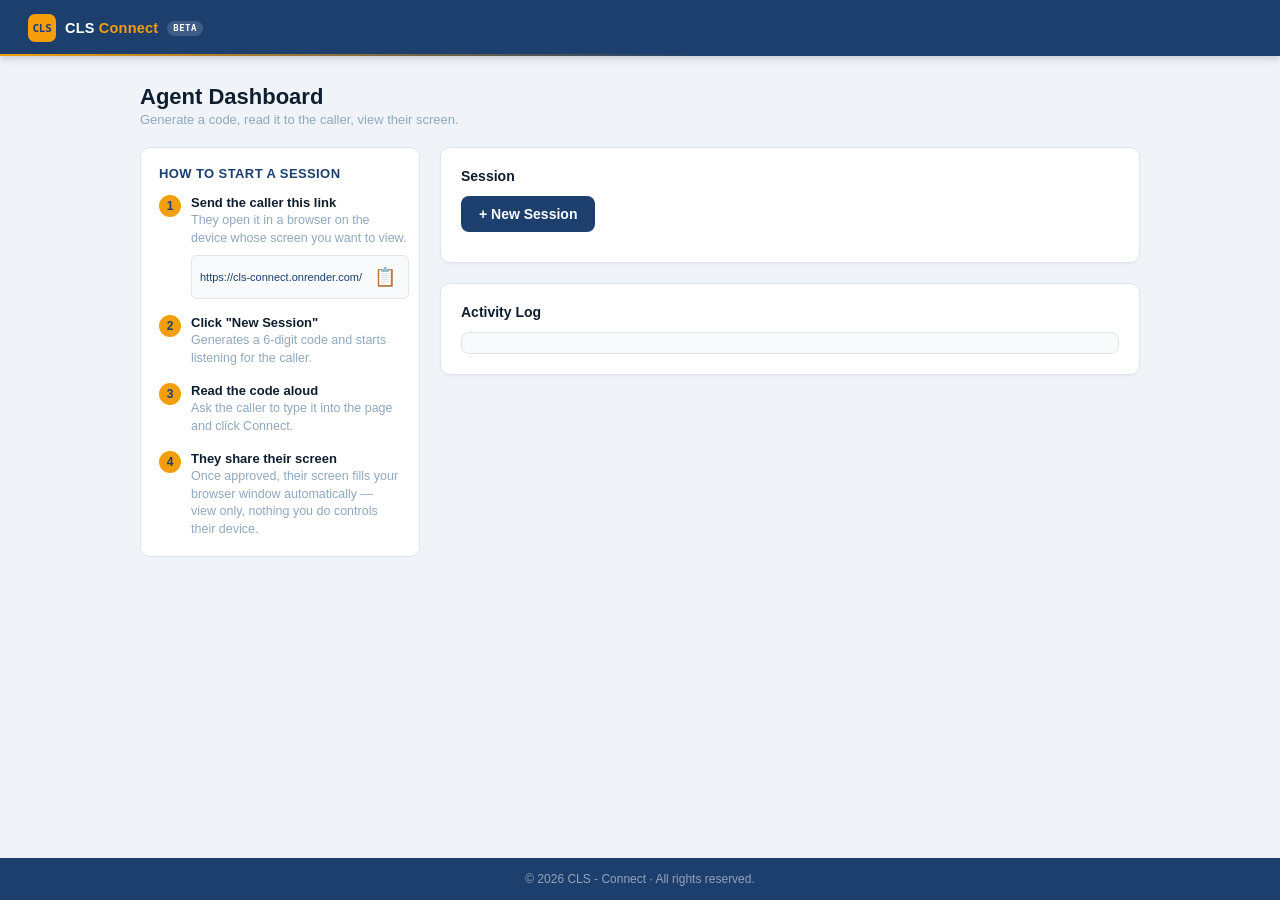
==== commit 06520a47: "removed MVP version" ====
--- a/public/agent.html
+++ b/public/agent.html
@@ -13,7 +13,6 @@
         <div class="beta-tag">BETA</div>
       </div>
       </div>
-      <div class="version-pill">v0.1 MVP</div>
     </div>
 
     <!-- ============ START / DASHBOARD VIEW ============ -->
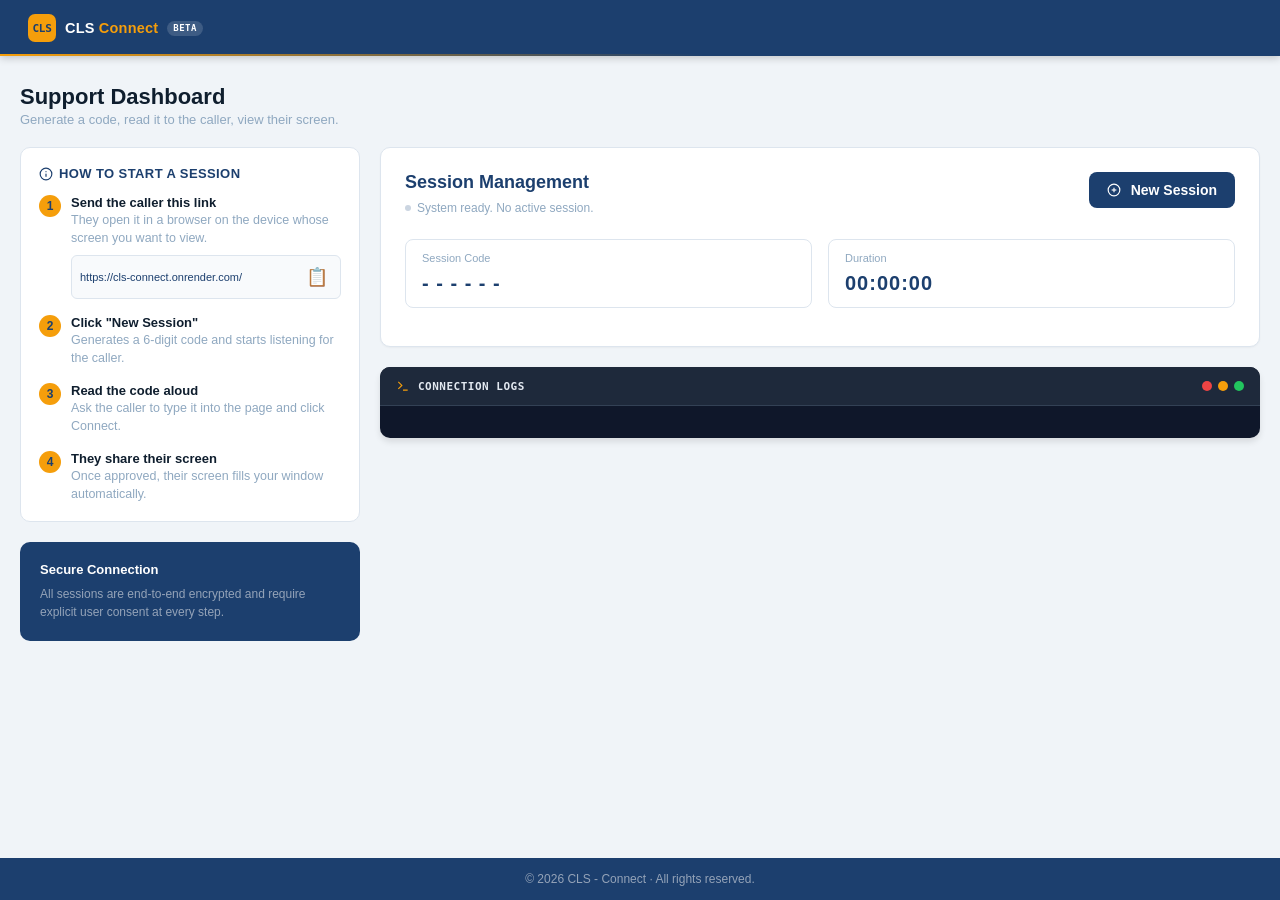
==== commit 4d124565: "layout changed" ====
--- a/public/agent.html
+++ b/public/agent.html
@@ -1,30 +1,41 @@
 <!doctype html>
 <html lang="en">
-  <head>
-    <meta charset="UTF-8" />
-    <title>CLS - Connect</title>
-    <link rel="stylesheet" href="styles.css?v=3" />
-  </head>
-  <body>
-    <div class="topbar">
-      <div class="brand">
-        <div class="brand-badge">CLS</div>
-        <div class="brand-name">CLS <span>Connect</span></div>
-        <div class="beta-tag">BETA</div>
-      </div>
-      </div>
+
+<head>
+  <meta charset="UTF-8" />
+  <title>CLS - Connect</title>
+  <link rel="stylesheet" href="styles.css?v=3" />
+</head>
+
+<body>
+  <div class="topbar">
+    <div class="brand">
+      <div class="brand-badge">CLS</div>
+      <div class="brand-name">CLS <span>Connect</span></div>
+      <div class="beta-tag">BETA</div>
     </div>
-
-    <!-- ============ START / DASHBOARD VIEW ============ -->
-    <div class="page page-wide" id="dashboardView">
-      <div class="page-header">
-        <h1>Agent Dashboard</h1>
-        <p>Generate a code, read it to the caller, view their screen.</p>
-      </div>
-
-      <div class="layout-grid">
+  </div>
+  </div>
+
+  <!-- ============ START / DASHBOARD VIEW ============ -->
+  <div class="page page-wide" id="dashboardView">
+    <div class="page-header">
+      <h1>Support Dashboard</h1>
+      <p>Generate a code, read it to the caller, view their screen.</p>
+    </div>
+
+    <div class="layout-grid" style="grid-template-columns: 340px 1fr;">
+      <div class="left-col">
         <aside class="instructions-panel">
-          <div class="instructions-title">How to Start a Session</div>
+          <div class="instructions-title" style="display: flex; align-items: center; gap: 6px;">
+            <svg width="14" height="14" viewBox="0 0 24 24" fill="none" stroke="currentColor" stroke-width="2"
+              stroke-linecap="round" stroke-linejoin="round">
+              <circle cx="12" cy="12" r="10"></circle>
+              <line x1="12" y1="16" x2="12" y2="12"></line>
+              <line x1="12" y1="8" x2="12.01" y2="8"></line>
+            </svg>
+            HOW TO START A SESSION
+          </div>
 
           <div class="steps">
             <div class="step">
@@ -37,12 +48,7 @@
                 </div>
                 <div class="link-box">
                   <span id="callerLink"></span>
-                  <button
-                    class="copy-btn"
-                    id="copyLinkBtn"
-                    onclick="copyCallerLink()"
-                    title="Copy link"
-                  >
+                  <button class="copy-btn" id="copyLinkBtn" onclick="copyCallerLink()" title="Copy link">
                     &#128203;
                   </button>
                 </div>
@@ -74,364 +80,239 @@
               <div class="step-body">
                 <div class="step-title">They share their screen</div>
                 <div class="step-text">
-                  Once approved, their screen fills your browser window
-                  automatically — view only, nothing you do controls their
-                  device.
+                  Once approved, their screen fills your
+                  window automatically.
                 </div>
               </div>
             </div>
           </div>
         </aside>
 
-        <div class="main-col">
-          <div class="card">
-            <div class="card-title">Session</div>
+        <div class="secure-box">
+          <div class="secure-box-title">Secure Connection</div>
+          <div class="secure-box-text">All sessions are end-to-end encrypted and require explicit user consent at every
+            step.</div>
+        </div>
+      </div>
+
+      <div class="main-col">
+        <div class="card" style="padding: 24px;">
+          <div style="display: flex; justify-content: space-between; align-items: flex-start;">
+            <div>
+              <h2 style="margin: 0 0 8px; font-size: 18px; color: var(--navy);">Session Management</h2>
+              <div style="font-size: 12px; color: var(--text-muted); display: flex; align-items: center; gap: 6px;">
+                <span
+                  style="display: inline-block; width: 6px; height: 6px; background: #cbd5e1; border-radius: 50%;"></span>
+                <span id="sessionStatusText">System ready. No active session.</span>
+              </div>
+            </div>
             <button class="btn btn-primary" id="newSessionBtn" onclick="createSession()">
-              + New Session
+              <svg width="14" height="14" viewBox="0 0 24 24" fill="none" stroke="currentColor" stroke-width="2"
+                style="margin-right: 4px;">
+                <circle cx="12" cy="12" r="10"></circle>
+                <line x1="12" y1="8" x2="12" y2="16"></line>
+                <line x1="8" y1="12" x2="16" y2="12"></line>
+              </svg>
+              New Session
             </button>
-
-            <div id="codeBlock" class="hidden">
-              <div class="code-display" id="codeDisplay"></div>
-              <div class="code-hint">Read this code to the caller</div>
-              <div class="timer-text" id="timerDash"></div>
-            </div>
-
-            <div style="margin-top: 10px">
-              <span id="statusPill" class="status-pill hidden"></span>
-            </div>
           </div>
 
-          <div class="card">
-            <div class="card-title">Activity Log</div>
-            <div id="log" class="log-box"></div>
+          <div class="session-stats" id="codeBlock">
+            <div class="stat-box">
+              <div class="stat-title">Session Code</div>
+              <div class="stat-value" id="codeDisplay">- - - - - -</div>
+            </div>
+            <div class="stat-box">
+              <div class="stat-title">Duration</div>
+              <div class="stat-value" id="callDuration">00:00:00</div>
+            </div>
           </div>
+
+          <div style="margin-top: 14px; text-align: center;">
+            <span id="statusPill" class="status-pill hidden"></span>
+          </div>
+        </div>
+
+        <div class="terminal-card">
+          <div class="terminal-header">
+            <span style="display: flex; align-items: center; gap: 8px;">
+              <svg width="14" height="14" viewBox="0 0 24 24" fill="none" stroke="currentColor" stroke-width="2"
+                style="color: var(--orange);">
+                <polyline points="4 17 10 11 4 5"></polyline>
+                <line x1="12" y1="19" x2="20" y2="19"></line>
+              </svg>
+              CONNECTION LOGS
+            </span>
+            <div class="terminal-dots">
+              <div class="terminal-dot red"></div>
+              <div class="terminal-dot yellow"></div>
+              <div class="terminal-dot green"></div>
+            </div>
+          </div>
+          <div id="log" class="log-box terminal-body"></div>
         </div>
       </div>
     </div>
-
-    <!-- ============ FULL-SCREEN CALL VIEW (Meet-style) ============ -->
-    <div class="call-view hidden" id="callView">
-      <div class="call-topbar">
-        <div class="call-status">
-          <span class="status-pill connected">
-            <span class="dot"></span>Viewing caller's screen
-          </span>
-        </div>
-        <div class="call-timers">
-          <span class="timer-chip expiry-chip">
-            <span class="timer-chip-label">Call will end in</span>
-            <span id="timerCall"></span>
-          </span>
-        </div>
+  </div>
+
+  <!-- ============ FULL-SCREEN CALL VIEW (Meet-style) ============ -->
+  <div class="call-view hidden" id="callView">
+    <div class="call-topbar">
+      <div class="call-status">
+        <span class="status-pill connected">
+          <span class="dot"></span>Viewing caller's screen
+        </span>
       </div>
-
-      <div class="call-video-wrap" id="videoWrapper">
-        <video
-          id="remoteVideo"
-          autoplay
-          playsinline
-          tabindex="-1"
-          disablePictureInPicture
-          controlsList="nodownload noremoteplayback"
-          ondblclick="goFullscreen()"
-        ></video>
-      </div>
-
-      <div class="call-bottombar">
-        <button class="btn btn-outline" onclick="goFullscreen()">
-          ⛶ Fullscreen
-        </button>
-        <button class="btn btn-end-call" onclick="endCall()">
-          ✕ End Call
-        </button>
+      <div class="call-timers">
+        <span class="timer-chip expiry-chip">
+          <span class="timer-chip-label">Call will end in</span>
+          <span id="timerCall"></span>
+        </span>
       </div>
     </div>
 
-    <div class="footer">© 2026 CLS - Connect  ·  All rights reserved.</div>
-
-    <script>
-      let pc, ws, countdownInterval, pendingExpiresAt;
-      let durationInterval, callStartTime;
-
-      document.getElementById("callerLink").textContent =
-        "https://cls-connect.onrender.com" + "/";
-
-      function copyCallerLink() {
-        const link = document.getElementById("callerLink").textContent;
-
-        navigator.clipboard
-          .writeText(link)
-          .then(() => {
-            const btn = document.getElementById("copyLinkBtn");
-            btn.innerHTML = "&#10003;";
-            setTimeout(() => {
-              btn.innerHTML = "&#128203;";
-            }, 1500);
-          })
-          .catch(() => log("Could not copy link automatically"));
-      }
-
-      function log(msg) {
-        const el = document.getElementById("log");
-        el.textContent += msg + "\n";
-        el.scrollTop = el.scrollHeight;
-        console.log(msg);
-      }
-
-      function startCountdown(expiresAtISO) {
-        const expiresAt = new Date(expiresAtISO).getTime();
-        if (countdownInterval) clearInterval(countdownInterval);
-
-        const dashEl = document.getElementById("timerDash");
-        const callEl = document.getElementById("timerCall");
-
-        const tick = () => {
-          const diff = Math.max(0, expiresAt - Date.now());
-          const totalSeconds = Math.floor(diff / 1000);
-          const mm = String(Math.floor(totalSeconds / 60)).padStart(2, "0");
-          const ss = String(totalSeconds % 60).padStart(2, "0");
-
-          if (diff <= 0) {
-            if (dashEl) dashEl.textContent = "Session expired";
-            if (callEl) callEl.textContent = "expired";
-            clearInterval(countdownInterval);
-            handleExpiry();
-            return;
-          }
-          // Full sentence where there's room (dashboard card); compact
-          // mm:ss inside the labeled chip in the call view, since the
-          // "Code" label there already gives it context.
-          if (dashEl) dashEl.textContent = `Session will expire in ${mm}:${ss}`;
-          if (callEl) callEl.textContent = `${mm}:${ss}`;
-        };
-
-        tick();
-        countdownInterval = setInterval(tick, 1000);
-      }
-
-      // Live call-duration counter — counts UP from the moment the caller's
-      // screen actually starts streaming, independent of the session's
-      // expiry countdown (which counts DOWN toward a fixed deadline).
-      // Useful for the agent to gauge call length, and a natural input if
-      // this ever feeds a CLS call-log entry (duration field) later.
-      function startDurationCounter() {
-        callStartTime = Date.now();
-        const el = document.getElementById("callDuration");
-        if (durationInterval) clearInterval(durationInterval);
-
-        const tick = () => {
-          const elapsedSeconds = Math.floor((Date.now() - callStartTime) / 1000);
-          const hh = Math.floor(elapsedSeconds / 3600);
-          const mm = Math.floor((elapsedSeconds % 3600) / 60);
-          const ss = elapsedSeconds % 60;
-          const mmStr = String(mm).padStart(2, "0");
-          const ssStr = String(ss).padStart(2, "0");
-          el.textContent = hh > 0 ? `${hh}:${mmStr}:${ssStr}` : `${mmStr}:${ssStr}`;
-        };
-
-        tick();
-        durationInterval = setInterval(tick, 1000);
-      }
-
-      function stopDurationCounter() {
-        if (durationInterval) {
-          clearInterval(durationInterval);
-          durationInterval = null;
-        }
-        callStartTime = null;
-      }
-
-      function handleExpiry() {
-        log("Session code expired");
-        resetView("Session expired.", "error");
-      }
-
-      function setStatus(text, type) {
-        const pill = document.getElementById("statusPill");
-        pill.className = "status-pill " + type;
-        pill.innerHTML = '<span class="dot"></span>' + text;
-        pill.classList.remove("hidden");
-      }
-
-      function showCallView() {
-        document.getElementById("dashboardView").classList.add("hidden");
-        document.getElementById("callView").classList.remove("hidden");
-      }
-
-      function showDashboard() {
-        document.getElementById("callView").classList.add("hidden");
-        document.getElementById("dashboardView").classList.remove("hidden");
-      }
-
-      async function createSession() {
-        const btn = document.getElementById("newSessionBtn");
-
-        // Prevent a fast double-click from firing two overlapping
-        // fetch calls and creating two sessions back to back.
-        if (btn.disabled) return;
-        btn.disabled = true;
-        const originalText = btn.textContent;
-        btn.textContent = "Creating...";
-
-        try {
-          if (pc) {
-            pc.close();
-            pc = null;
-          }
-          if (ws) {
-            ws.close();
-            ws = null;
-          }
-
-          const res = await fetch("/api/create-session", { method: "POST" });
-          const data = await res.json();
-          const code = data.code;
-
-          document.getElementById("codeBlock").classList.remove("hidden");
-          document.getElementById("codeDisplay").textContent = code;
-          setStatus("Waiting for caller to connect...", "waiting");
-          log("Session created: " + code);
-
-          connectWebSocket(code);
-        } finally {
-          btn.disabled = false;
-          btn.textContent = originalText;
-        }
-      }
-
-      async function connectWebSocket(code) {
-        const wsProtocol = location.protocol === "https:" ? "wss:" : "ws:";
-        const wsUrl = `${wsProtocol}//${location.host}/ws?code=${code}&role=agent`;
-        ws = new WebSocket(wsUrl);
-
-        ws.onopen = () =>
-          log("Connected to signaling server, waiting for caller...");
-        ws.onclose = () => log("Signaling connection closed");
-        ws.onerror = (e) => log("WebSocket error: " + e.message);
-
-        // IMPORTANT: attach onmessage BEFORE awaiting createPeerConnection().
-        // The server sends "session-info" immediately upon connecting — if
-        // createPeerConnection()'s TURN-credential fetch takes even a
-        // fraction of a second, that message can arrive before onmessage
-        // is attached, and WebSocket does not buffer/replay missed events.
-        // Attaching it first guarantees nothing sent by the server can be
-        // silently dropped. (pc-dependent messages just no-op if pc isn't
-        // ready yet, which in practice never happens before it's needed.)
-        ws.onmessage = async (event) => {
-          const msg = JSON.parse(event.data);
-
-          if (msg.type === "session-info") {
-            pendingExpiresAt = msg.expiresAt;
-            startCountdown(pendingExpiresAt);
-            return;
-          }
-
-          if (!pc) {
-            log("Received " + msg.type + " before peer connection was ready — ignoring");
-            return;
-          }
-
-          if (msg.type === "offer") {
-            log("Received offer from caller");
-            await pc.setRemoteDescription(msg.offer);
-            const answer = await pc.createAnswer();
-            await pc.setLocalDescription(answer);
-            send({ type: "answer", answer: pc.localDescription });
-            log("Sent answer");
-          } else if (msg.type === "ice-candidate") {
-            try {
-              await pc.addIceCandidate(msg.candidate);
-            } catch (e) {
-              log("Failed to add ICE candidate: " + e.message);
-            }
-          } else if (msg.type === "stop") {
-            log("Caller stopped sharing");
-            resetView("Caller ended the session.", "ended");
-          }
-        };
-
-        await createPeerConnection();
-      }
-
-      async function createPeerConnection() {
-        const iceServers = await getIceServers();
-        pc = new RTCPeerConnection({ iceServers });
-
-        pc.onicecandidate = (event) => {
-          if (event.candidate) {
-            send({ type: "ice-candidate", candidate: event.candidate });
-          } else {
-            log("ICE gathering complete");
-          }
-        };
-
-        pc.ontrack = (event) => {
-          log("Caller's screen received!");
-          const video = document.getElementById("remoteVideo");
-          video.srcObject = event.streams[0];
-
-          video.onpause = () => {
-            if (video.srcObject) video.play().catch(() => {});
-          };
-
-          showCallView();
-          startDurationCounter();
-
-          // Countdown starts here, deliberately — only once the caller has
-          // actually connected and their screen is showing, not from the
-          // moment the session code was generated.
-          if (pendingExpiresAt) {
-            startCountdown(pendingExpiresAt);
-          }
-        };
-
-        pc.onconnectionstatechange = () => {
-          log("Connection state: " + pc.connectionState);
-          if (
-            ["disconnected", "failed", "closed"].includes(pc.connectionState)
-          ) {
-            resetView("Caller disconnected.", "ended");
-          }
-        };
-      }
-
-      async function getIceServers() {
-        try {
-          const res = await fetch("/api/turn-credentials");
-          if (!res.ok) throw new Error("bad response");
-          const turnServers = await res.json();
-          log("TURN credentials loaded");
-          return [{ urls: "stun:stun.l.google.com:19302" }, ...turnServers];
-        } catch (e) {
-          log(
-            "Failed to load TURN credentials, falling back to STUN only: " +
-              e.message,
-          );
-          return [{ urls: "stun:stun.l.google.com:19302" }];
-        }
-      }
-
-      function endCall() {
-        log("Ending call");
-        try {
-          send({ type: "stop" });
-        } catch (e) {}
-        resetView("Session ended.", "ended");
-      }
-
-      function resetView(statusText, type) {
-        const video = document.getElementById("remoteVideo");
-        video.onpause = null;
-        video.srcObject = null;
-        setStatus(statusText, type);
-        document.getElementById("codeBlock").classList.add("hidden");
-        if (countdownInterval) {
+    <div class="call-video-wrap" id="videoWrapper">
+      <video id="remoteVideo" autoplay playsinline tabindex="-1" disablePictureInPicture
+        controlsList="nodownload noremoteplayback" ondblclick="goFullscreen()"></video>
+    </div>
+
+    <div class="call-bottombar">
+      <button class="btn btn-outline" onclick="goFullscreen()">
+        ⛶ Fullscreen
+      </button>
+      <button class="btn btn-end-call" onclick="endCall()">
+        ✕ End Call
+      </button>
+    </div>
+  </div>
+
+  <div class="footer">© 2026 CLS - Connect · All rights reserved.</div>
+
+  <script>
+    let pc, ws, countdownInterval, pendingExpiresAt;
+    let durationInterval, callStartTime;
+
+    document.getElementById("callerLink").textContent =
+      "https://cls-connect.onrender.com" + "/";
+
+    function copyCallerLink() {
+      const link = document.getElementById("callerLink").textContent;
+
+      navigator.clipboard
+        .writeText(link)
+        .then(() => {
+          const btn = document.getElementById("copyLinkBtn");
+          btn.innerHTML = "&#10003;";
+          setTimeout(() => {
+            btn.innerHTML = "&#128203;";
+          }, 1500);
+        })
+        .catch(() => log("Could not copy link automatically"));
+    }
+
+    function log(msg) {
+      const el = document.getElementById("log");
+      el.textContent += msg + "\n";
+      el.scrollTop = el.scrollHeight;
+      console.log(msg);
+    }
+
+    function startCountdown(expiresAtISO) {
+      const expiresAt = new Date(expiresAtISO).getTime();
+      if (countdownInterval) clearInterval(countdownInterval);
+
+      const dashEl = document.getElementById("timerDash");
+      const callEl = document.getElementById("timerCall");
+
+      const tick = () => {
+        const diff = Math.max(0, expiresAt - Date.now());
+        const totalSeconds = Math.floor(diff / 1000);
+        const mm = String(Math.floor(totalSeconds / 60)).padStart(2, "0");
+        const ss = String(totalSeconds % 60).padStart(2, "0");
+
+        if (diff <= 0) {
+          if (dashEl) dashEl.textContent = "Session expired";
+          if (callEl) callEl.textContent = "expired";
           clearInterval(countdownInterval);
-          countdownInterval = null;
-        }
-        stopDurationCounter();
-        pendingExpiresAt = null;
-
+          handleExpiry();
+          return;
+        }
+        // Full sentence where there's room (dashboard card); compact
+        // mm:ss inside the labeled chip in the call view, since the
+        // "Code" label there already gives it context.
+        if (dashEl) dashEl.textContent = `Session will expire in ${mm}:${ss}`;
+        if (callEl) callEl.textContent = `${mm}:${ss}`;
+      };
+
+      tick();
+      countdownInterval = setInterval(tick, 1000);
+    }
+
+    // Live call-duration counter — counts UP from the moment the caller's
+    // screen actually starts streaming, independent of the session's
+    // expiry countdown (which counts DOWN toward a fixed deadline).
+    // Useful for the agent to gauge call length, and a natural input if
+    // this ever feeds a CLS call-log entry (duration field) later.
+    function startDurationCounter() {
+      callStartTime = Date.now();
+      const el = document.getElementById("callDuration");
+      if (durationInterval) clearInterval(durationInterval);
+
+      const tick = () => {
+        const elapsedSeconds = Math.floor((Date.now() - callStartTime) / 1000);
+        const hh = Math.floor(elapsedSeconds / 3600);
+        const mm = Math.floor((elapsedSeconds % 3600) / 60);
+        const ss = elapsedSeconds % 60;
+        const mmStr = String(mm).padStart(2, "0");
+        const ssStr = String(ss).padStart(2, "0");
+        el.textContent = hh > 0 ? `${hh}:${mmStr}:${ssStr}` : `${mmStr}:${ssStr}`;
+      };
+
+      tick();
+      durationInterval = setInterval(tick, 1000);
+    }
+
+    function stopDurationCounter() {
+      if (durationInterval) {
+        clearInterval(durationInterval);
+        durationInterval = null;
+      }
+      callStartTime = null;
+    }
+
+    function handleExpiry() {
+      log("Session code expired");
+      resetView("Session expired.", "error");
+    }
+
+    function setStatus(text, type) {
+      const pill = document.getElementById("statusPill");
+      pill.className = "status-pill " + type;
+      pill.innerHTML = '<span class="dot"></span>' + text;
+      pill.classList.remove("hidden");
+    }
+
+    function showCallView() {
+      document.getElementById("dashboardView").classList.add("hidden");
+      document.getElementById("callView").classList.remove("hidden");
+    }
+
+    function showDashboard() {
+      document.getElementById("callView").classList.add("hidden");
+      document.getElementById("dashboardView").classList.remove("hidden");
+    }
+
+    async function createSession() {
+      const btn = document.getElementById("newSessionBtn");
+
+      // Prevent a fast double-click from firing two overlapping
+      // fetch calls and creating two sessions back to back.
+      if (btn.disabled) return;
+      btn.disabled = true;
+      const originalText = btn.textContent;
+      btn.textContent = "Creating...";
+
+      try {
         if (pc) {
           pc.close();
           pc = null;
@@ -441,30 +322,189 @@
           ws = null;
         }
 
-        showDashboard();
-      }
-
-      function goFullscreen() {
+        const res = await fetch("/api/create-session", { method: "POST" });
+        const data = await res.json();
+        const code = data.code;
+
+        document.getElementById("codeBlock").classList.remove("hidden");
+        document.getElementById("codeDisplay").textContent = code;
+        setStatus("Waiting for caller to connect...", "waiting");
+        log("Session created: " + code);
+
+        connectWebSocket(code);
+      } finally {
+        btn.disabled = false;
+        btn.textContent = originalText;
+      }
+    }
+
+    async function connectWebSocket(code) {
+      const wsProtocol = location.protocol === "https:" ? "wss:" : "ws:";
+      const wsUrl = `${wsProtocol}//${location.host}/ws?code=${code}&role=agent`;
+      ws = new WebSocket(wsUrl);
+
+      ws.onopen = () =>
+        log("Connected to signaling server, waiting for caller...");
+      ws.onclose = () => log("Signaling connection closed");
+      ws.onerror = (e) => log("WebSocket error: " + e.message);
+
+      // IMPORTANT: attach onmessage BEFORE awaiting createPeerConnection().
+      // The server sends "session-info" immediately upon connecting — if
+      // createPeerConnection()'s TURN-credential fetch takes even a
+      // fraction of a second, that message can arrive before onmessage
+      // is attached, and WebSocket does not buffer/replay missed events.
+      // Attaching it first guarantees nothing sent by the server can be
+      // silently dropped. (pc-dependent messages just no-op if pc isn't
+      // ready yet, which in practice never happens before it's needed.)
+      ws.onmessage = async (event) => {
+        const msg = JSON.parse(event.data);
+
+        if (msg.type === "session-info") {
+          pendingExpiresAt = msg.expiresAt;
+          startCountdown(pendingExpiresAt);
+          return;
+        }
+
+        if (!pc) {
+          log("Received " + msg.type + " before peer connection was ready — ignoring");
+          return;
+        }
+
+        if (msg.type === "offer") {
+          log("Received offer from caller");
+          await pc.setRemoteDescription(msg.offer);
+          const answer = await pc.createAnswer();
+          await pc.setLocalDescription(answer);
+          send({ type: "answer", answer: pc.localDescription });
+          log("Sent answer");
+        } else if (msg.type === "ice-candidate") {
+          try {
+            await pc.addIceCandidate(msg.candidate);
+          } catch (e) {
+            log("Failed to add ICE candidate: " + e.message);
+          }
+        } else if (msg.type === "stop") {
+          log("Caller stopped sharing");
+          resetView("Caller ended the session.", "ended");
+        }
+      };
+
+      await createPeerConnection();
+    }
+
+    async function createPeerConnection() {
+      const iceServers = await getIceServers();
+      pc = new RTCPeerConnection({ iceServers });
+
+      pc.onicecandidate = (event) => {
+        if (event.candidate) {
+          send({ type: "ice-candidate", candidate: event.candidate });
+        } else {
+          log("ICE gathering complete");
+        }
+      };
+
+      pc.ontrack = (event) => {
+        log("Caller's screen received!");
         const video = document.getElementById("remoteVideo");
-        if (!video.srcObject) return;
-
-        const el = document.getElementById("videoWrapper");
-        if (el.requestFullscreen) {
-          el.requestFullscreen();
-        } else if (el.webkitRequestFullscreen) {
-          el.webkitRequestFullscreen();
-        } else if (el.mozRequestFullScreen) {
-          el.mozRequestFullScreen();
-        } else if (el.msRequestFullscreen) {
-          el.msRequestFullscreen();
-        }
-      }
-
-      function send(obj) {
-        if (ws && ws.readyState === WebSocket.OPEN) {
-          ws.send(JSON.stringify(obj));
-        }
-      }
-    </script>
-  </body>
+        video.srcObject = event.streams[0];
+
+        video.onpause = () => {
+          if (video.srcObject) video.play().catch(() => { });
+        };
+
+        showCallView();
+        startDurationCounter();
+
+        // Countdown starts here, deliberately — only once the caller has
+        // actually connected and their screen is showing, not from the
+        // moment the session code was generated.
+        if (pendingExpiresAt) {
+          startCountdown(pendingExpiresAt);
+        }
+      };
+
+      pc.onconnectionstatechange = () => {
+        log("Connection state: " + pc.connectionState);
+        if (
+          ["disconnected", "failed", "closed"].includes(pc.connectionState)
+        ) {
+          resetView("Caller disconnected.", "ended");
+        }
+      };
+    }
+
+    async function getIceServers() {
+      try {
+        const res = await fetch("/api/turn-credentials");
+        if (!res.ok) throw new Error("bad response");
+        const turnServers = await res.json();
+        log("TURN credentials loaded");
+        return [{ urls: "stun:stun.l.google.com:19302" }, ...turnServers];
+      } catch (e) {
+        log(
+          "Failed to load TURN credentials, falling back to STUN only: " +
+          e.message,
+        );
+        return [{ urls: "stun:stun.l.google.com:19302" }];
+      }
+    }
+
+    function endCall() {
+      log("Ending call");
+      try {
+        send({ type: "stop" });
+      } catch (e) { }
+      resetView("Session ended.", "ended");
+    }
+
+    function resetView(statusText, type) {
+      const video = document.getElementById("remoteVideo");
+      video.onpause = null;
+      video.srcObject = null;
+      setStatus(statusText, type);
+      document.getElementById("codeBlock").classList.add("hidden");
+      if (countdownInterval) {
+        clearInterval(countdownInterval);
+        countdownInterval = null;
+      }
+      stopDurationCounter();
+      pendingExpiresAt = null;
+
+      if (pc) {
+        pc.close();
+        pc = null;
+      }
+      if (ws) {
+        ws.close();
+        ws = null;
+      }
+
+      showDashboard();
+    }
+
+    function goFullscreen() {
+      const video = document.getElementById("remoteVideo");
+      if (!video.srcObject) return;
+
+      const el = document.getElementById("videoWrapper");
+      if (el.requestFullscreen) {
+        el.requestFullscreen();
+      } else if (el.webkitRequestFullscreen) {
+        el.webkitRequestFullscreen();
+      } else if (el.mozRequestFullScreen) {
+        el.mozRequestFullScreen();
+      } else if (el.msRequestFullscreen) {
+        el.msRequestFullscreen();
+      }
+    }
+
+    function send(obj) {
+      if (ws && ws.readyState === WebSocket.OPEN) {
+        ws.send(JSON.stringify(obj));
+      }
+    }
+  </script>
+</body>
+
 </html>
--- a/public/styles.css
+++ b/public/styles.css
@@ -231,20 +231,59 @@
 
 /* ---------- Code input (user page) ---------- */
 .code-input {
+  display: none;
+}
+
+.digit-box {
+  width: 46px;
+  height: 56px;
   font-size: 26px;
-  letter-spacing: 8px;
   text-align: center;
-  padding: 14px;
-  width: 100%;
   border: 1px solid var(--border);
+  border-radius: 6px;
+  color: var(--text-dark);
+  font-weight: 400;
+  background: var(--white);
+  box-shadow: 0 1px 2px rgba(0,0,0,0.02);
+  font-family: 'Plus Jakarta Sans', sans-serif;
+}
+.digit-box:focus {
+  outline: none;
+  border-color: var(--navy);
+}
+
+.encrypted-block {
+  margin-top: 20px;
+  background: #f0f4f8;
   border-radius: 8px;
-  color: var(--navy);
-  font-weight: 700;
-}
-.code-input:focus {
-  outline: none;
-  border-color: var(--orange);
-  box-shadow: 0 0 0 3px rgba(245, 158, 11, 0.15);
+  padding: 16px;
+  display: flex;
+  align-items: center;
+  gap: 12px;
+  font-size: 11.5px;
+  color: var(--navy-light);
+  line-height: 1.4;
+}
+
+.video-placeholder {
+  display: flex;
+  flex-direction: column;
+  align-items: center;
+  justify-content: center;
+  height: 300px;
+  color: #64748b;
+  font-size: 13px;
+  gap: 16px;
+}
+.placeholder-icon {
+  width: 54px;
+  height: 54px;
+  border-radius: 50%;
+  background: rgba(255, 255, 255, 0.08);
+  display: flex;
+  align-items: center;
+  justify-content: center;
+  color: #94a3b8;
 }
 
 /* ---------- Video (small preview / caller's own page) ---------- */
@@ -313,11 +352,11 @@
 .hidden { display: none !important; }
 
 /* ---------- Two-column layout with instructions panel ---------- */
-.page-wide { max-width: 1040px; }
+.page-wide { max-width: 1300px; }
 
 .layout-grid {
   display: grid;
-  grid-template-columns: 280px 1fr;
+  grid-template-columns: 280px 1fr 320px;
   gap: 20px;
   align-items: start;
 }
@@ -499,4 +538,107 @@
   border-radius: 999px;
   padding: 10px 24px;
 }
-.btn-end-call:hover { background: #a53224; }+.btn-end-call:hover { background: #a53224; }
+
+/* --- Agent Dashboard Specifics --- */
+.session-stats {
+  display: grid;
+  grid-template-columns: repeat(2, 1fr);
+  gap: 16px;
+  margin-top: 24px;
+}
+.stat-box {
+  border: 1px solid var(--border);
+  border-radius: 8px;
+  padding: 12px 16px;
+  background: var(--white);
+}
+.stat-title {
+  font-size: 11px;
+  color: var(--text-muted);
+  margin-bottom: 8px;
+}
+.stat-value {
+  font-size: 20px;
+  font-weight: 700;
+  color: var(--navy);
+  letter-spacing: 1px;
+}
+
+.secure-box {
+  background: var(--navy);
+  color: var(--white);
+  padding: 20px;
+  border-radius: var(--radius);
+  margin-top: 20px;
+  position: relative;
+  overflow: hidden;
+}
+.secure-box-title {
+  font-weight: 700;
+  font-size: 13px;
+  margin-bottom: 8px;
+}
+.secure-box-text {
+  font-size: 12px;
+  color: #94a3b8;
+  line-height: 1.5;
+  position: relative;
+  z-index: 2;
+}
+.secure-box::after {
+  content: '';
+  position: absolute;
+  right: -10px;
+  bottom: -20px;
+  width: 80px;
+  height: 80px;
+  background: url('data:image/svg+xml;utf8,<svg width="24" height="24" viewBox="0 0 24 24" fill="none" stroke="%23ffffff" stroke-width="1.5" stroke-linecap="round" stroke-linejoin="round"><path d="M12 22s8-4 8-10V5l-8-3-8 3v7c0 6 8 10 8 10z"></path></svg>') no-repeat center;
+  background-size: contain;
+  opacity: 0.1;
+  z-index: 1;
+}
+
+.terminal-card {
+  background: #0f172a;
+  border-radius: var(--radius);
+  color: #94a3b8;
+  font-family: "JetBrains Mono", monospace;
+  overflow: hidden;
+  box-shadow: 0 4px 6px rgba(0,0,0,0.1);
+  margin-top: 20px;
+}
+.terminal-header {
+  display: flex;
+  justify-content: space-between;
+  align-items: center;
+  padding: 12px 16px;
+  background: #1e293b;
+  border-bottom: 1px solid #334155;
+  font-size: 11px;
+  font-weight: 700;
+  letter-spacing: 0.5px;
+  color: #e2e8f0;
+  text-transform: uppercase;
+}
+.terminal-dots {
+  display: flex;
+  gap: 6px;
+}
+.terminal-dot {
+  width: 10px;
+  height: 10px;
+  border-radius: 50%;
+}
+.terminal-dot.red { background: #ef4444; }
+.terminal-dot.yellow { background: #f59e0b; }
+.terminal-dot.green { background: #22c55e; }
+
+.terminal-card .log-box {
+  background: transparent;
+  border: none;
+  color: #94a3b8;
+  font-size: 11px;
+  padding: 16px;
+  max-height: 250px;
+}
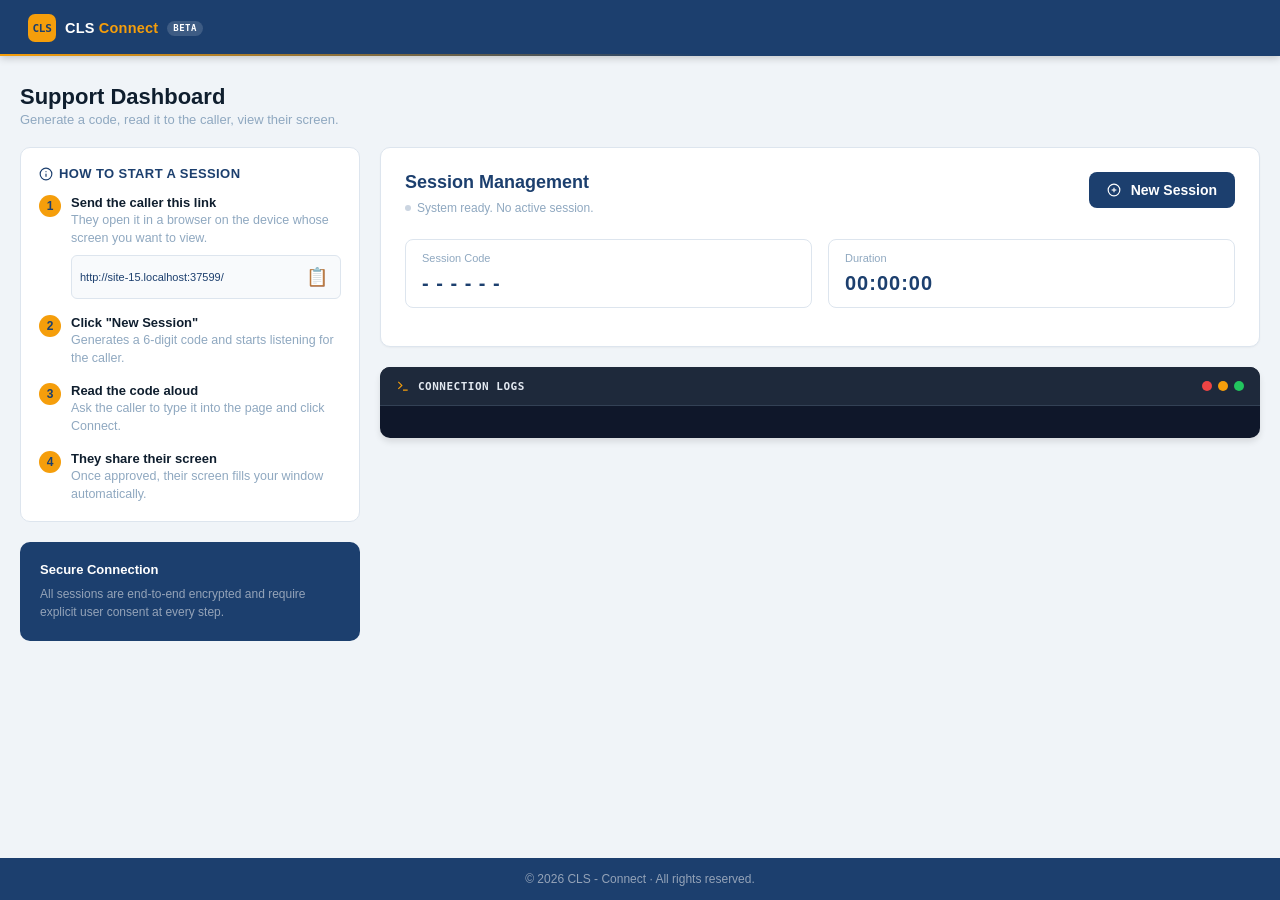
==== commit 3a6ca09c: "fixed minor bug" ====
--- a/public/agent.html
+++ b/public/agent.html
@@ -4,7 +4,7 @@
 <head>
   <meta charset="UTF-8" />
   <title>CLS - Connect</title>
-  <link rel="stylesheet" href="styles.css?v=3" />
+  <link rel="stylesheet" href="styles.css?v=4" />
 </head>
 
 <body>
@@ -193,7 +193,7 @@
     let durationInterval, callStartTime;
 
     document.getElementById("callerLink").textContent =
-      "https://cls-connect.onrender.com" + "/";
+      location.origin + "/";
 
     function copyCallerLink() {
       const link = document.getElementById("callerLink").textContent;
@@ -309,8 +309,8 @@
       // fetch calls and creating two sessions back to back.
       if (btn.disabled) return;
       btn.disabled = true;
-      const originalText = btn.textContent;
-      btn.textContent = "Creating...";
+      const originalHTML = btn.innerHTML;
+      btn.innerHTML = "Creating...";
 
       try {
         if (pc) {
@@ -328,13 +328,14 @@
 
         document.getElementById("codeBlock").classList.remove("hidden");
         document.getElementById("codeDisplay").textContent = code;
+        document.getElementById("callDuration").textContent = "00:00:00";
         setStatus("Waiting for caller to connect...", "waiting");
         log("Session created: " + code);
 
         connectWebSocket(code);
       } finally {
         btn.disabled = false;
-        btn.textContent = originalText;
+        btn.innerHTML = originalHTML;
       }
     }
 
@@ -463,7 +464,8 @@
       video.onpause = null;
       video.srcObject = null;
       setStatus(statusText, type);
-      document.getElementById("codeBlock").classList.add("hidden");
+      document.getElementById("codeDisplay").textContent = "- - - - - -";
+      // Removed hiding the codeBlock so the duration from the previous session stays visible
       if (countdownInterval) {
         clearInterval(countdownInterval);
         countdownInterval = null;
